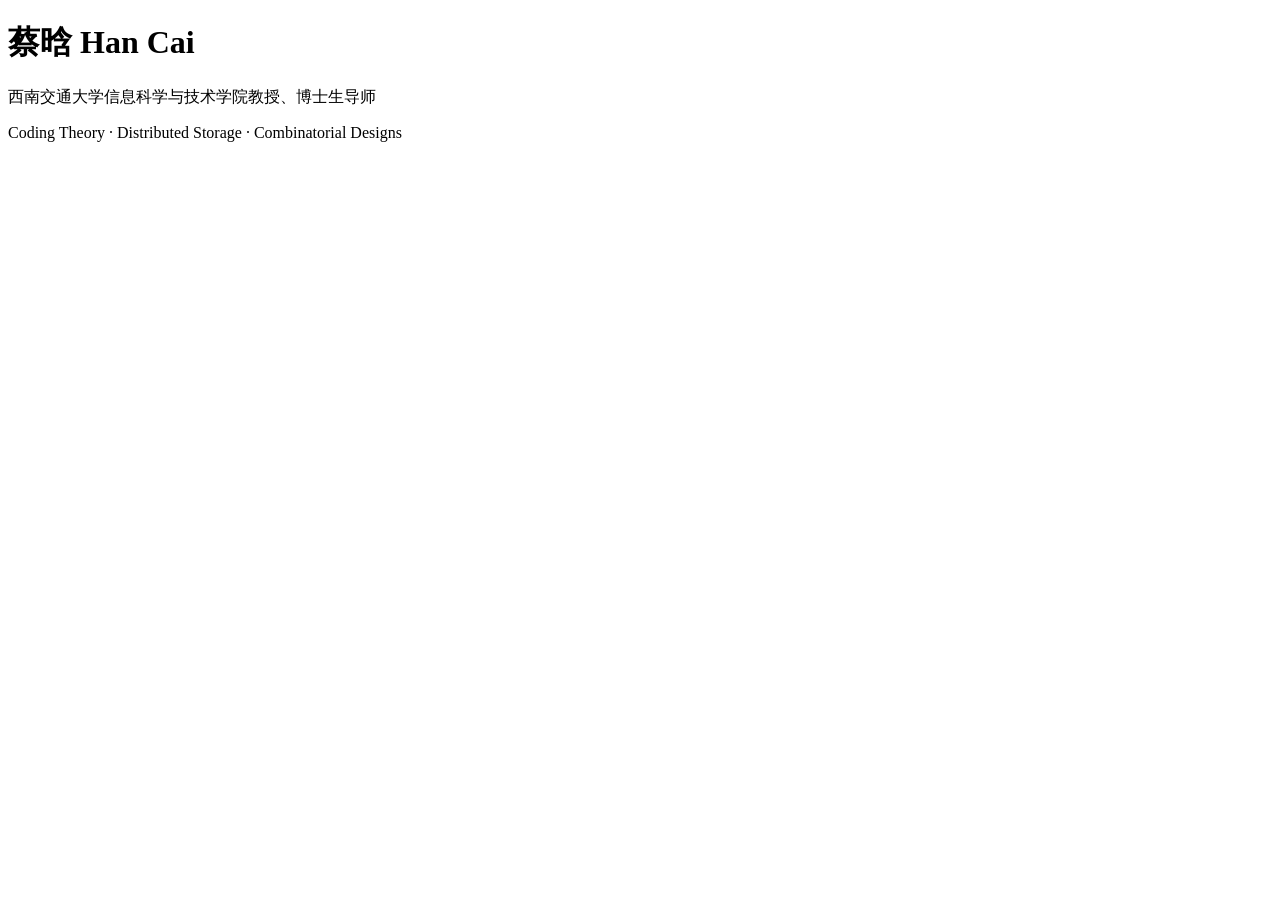
==== index.html @ 85760731 "Create index.html" ====
<!DOCTYPE html>
<html lang="zh-CN">
<head>
  <meta charset="UTF-8">
  <meta name="viewport" content="width=device-width, initial-scale=1.0">
  <title>蔡晗｜西南交通大学</title>
</head>
<body>
  <h1>蔡晗 Han Cai</h1>
  <p>西南交通大学信息科学与技术学院教授、博士生导师</p>
  <p>Coding Theory · Distributed Storage · Combinatorial Designs</p>
</body>
</html>
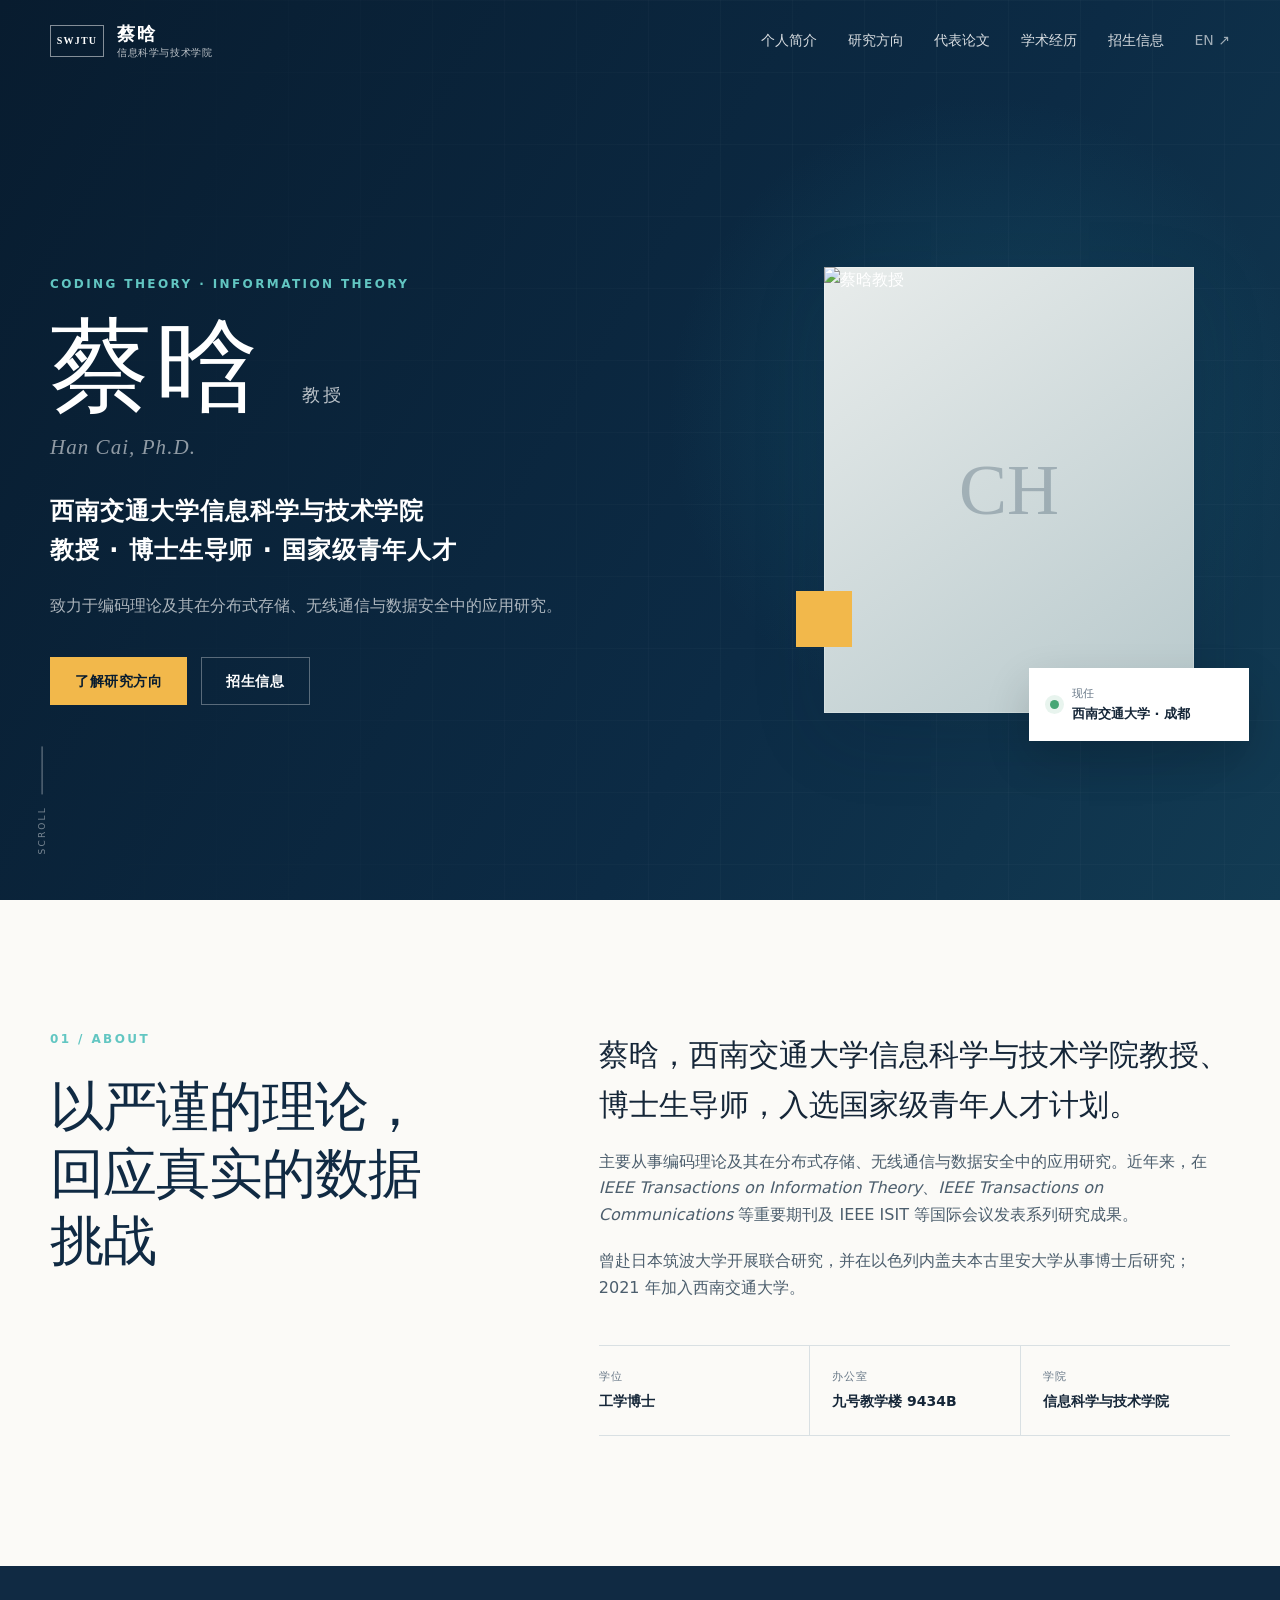
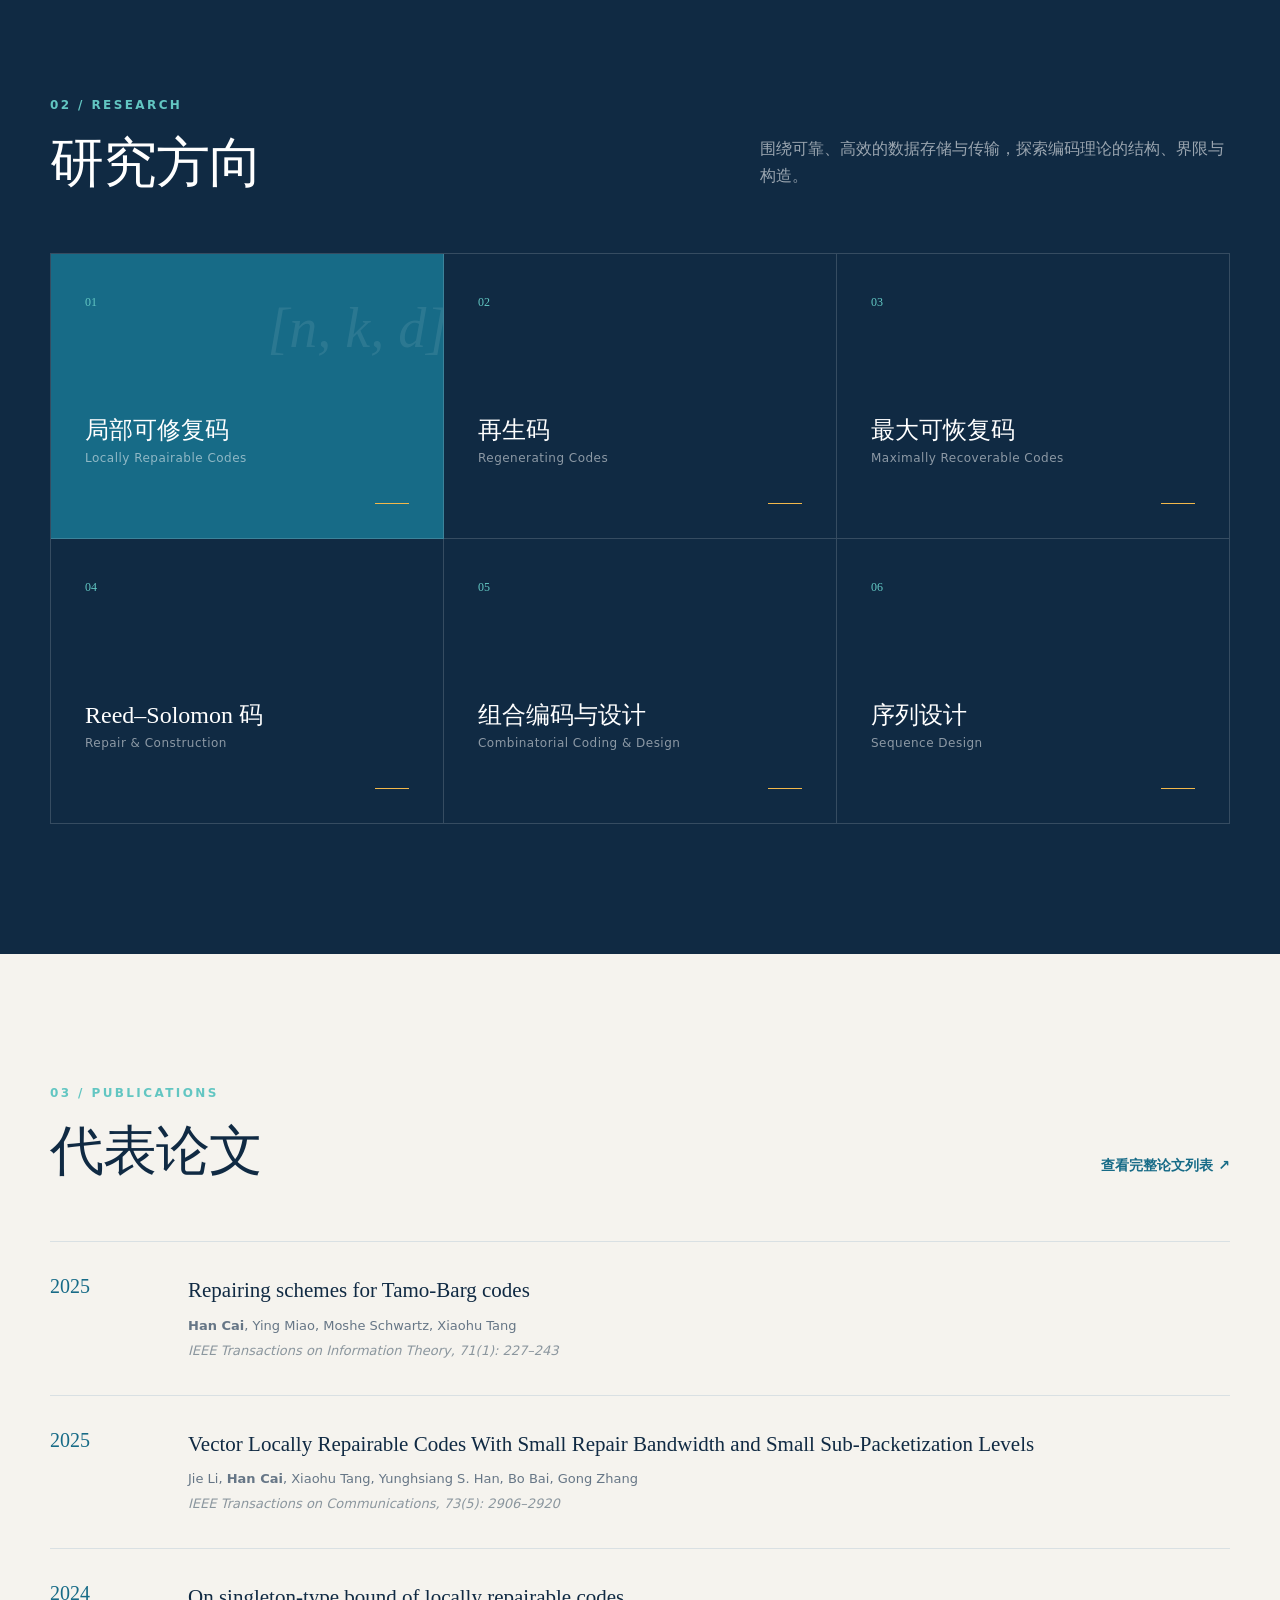
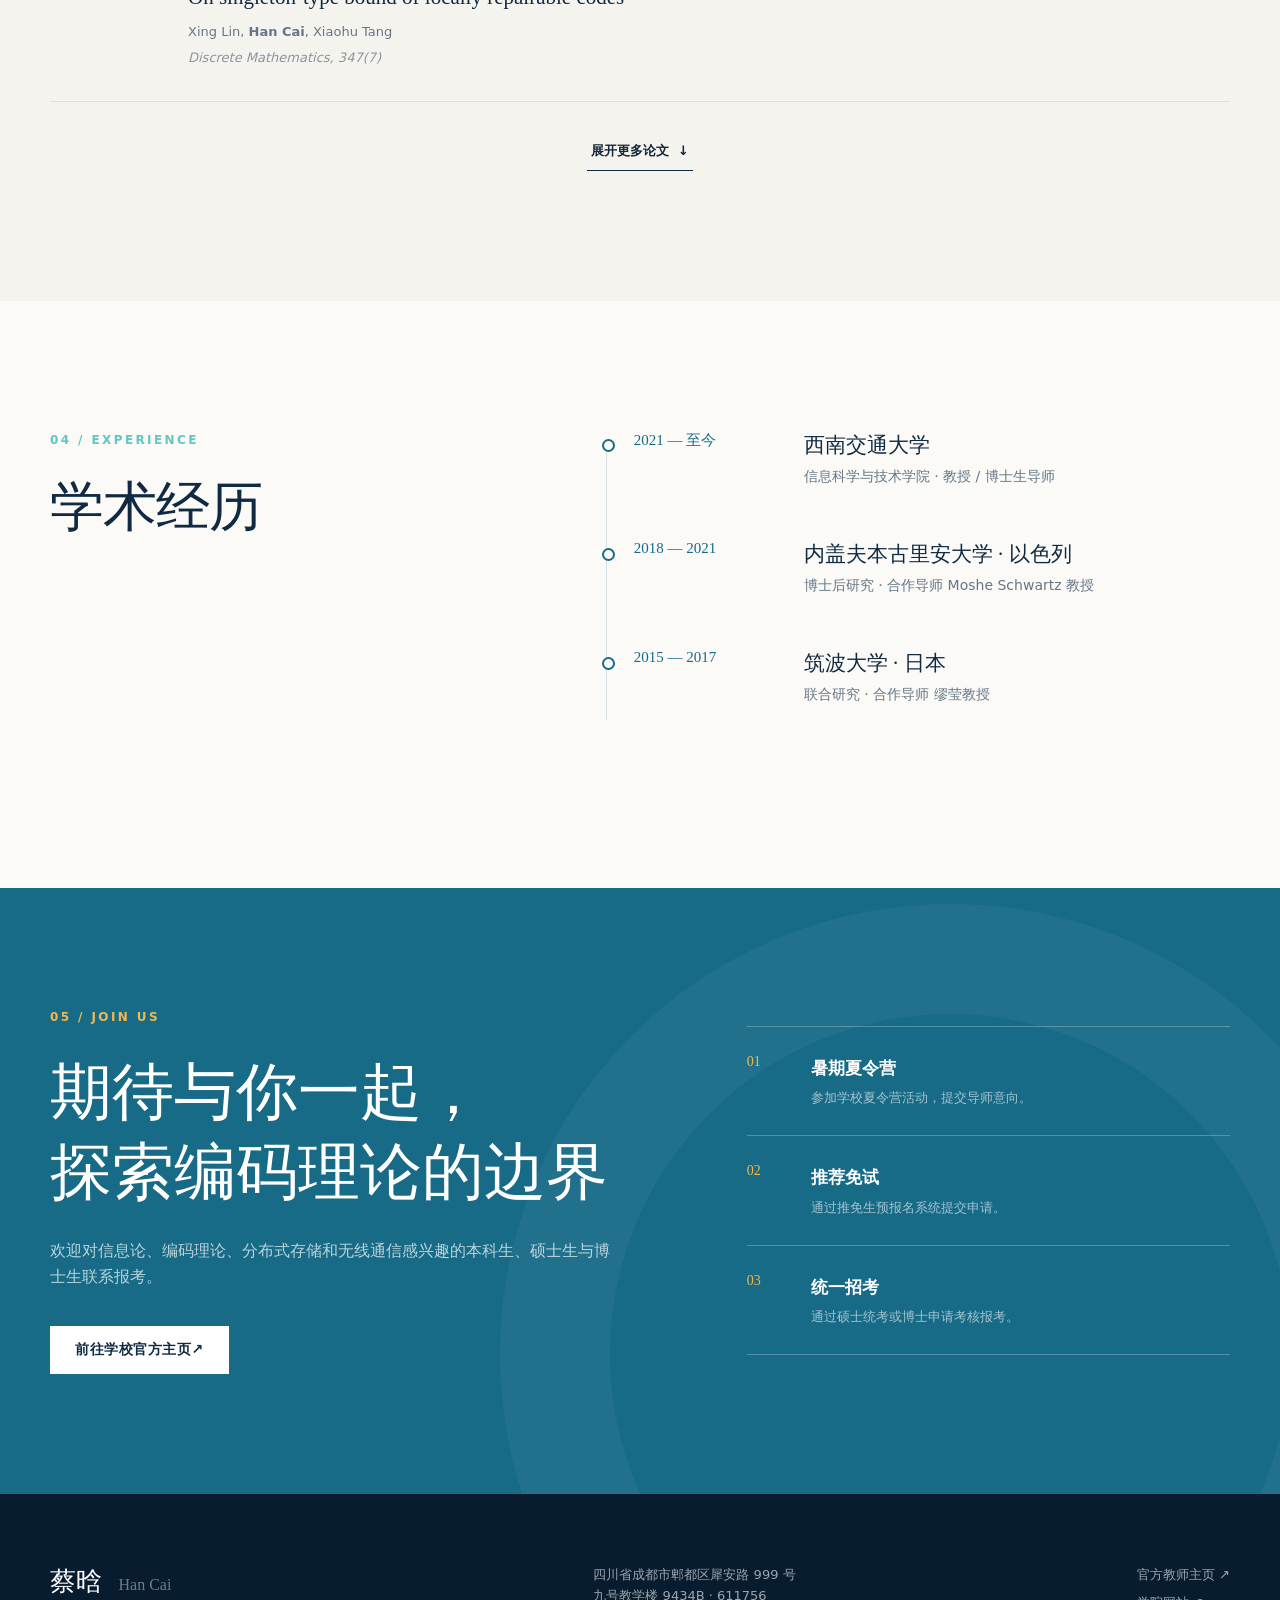
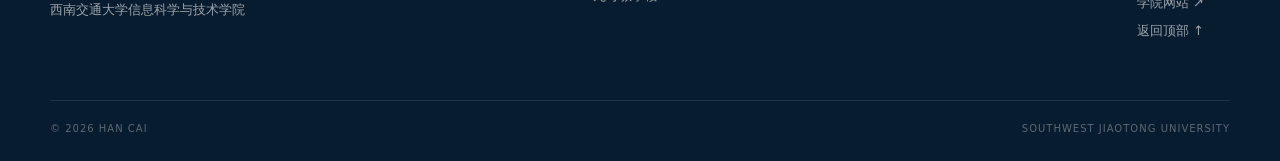
==== commit 7c2cc1ae: "Add files via upload" ====
--- a/index.html
+++ b/index.html
@@ -1,13 +1,119 @@
-<!DOCTYPE html>
+<!doctype html>
 <html lang="zh-CN">
-<head>
-  <meta charset="UTF-8">
-  <meta name="viewport" content="width=device-width, initial-scale=1.0">
-  <title>蔡晗｜西南交通大学</title>
-</head>
-<body>
-  <h1>蔡晗 Han Cai</h1>
-  <p>西南交通大学信息科学与技术学院教授、博士生导师</p>
-  <p>Coding Theory · Distributed Storage · Combinatorial Designs</p>
-</body>
+  <head>
+    <meta charset="UTF-8" />
+    <meta name="viewport" content="width=device-width, initial-scale=1.0" />
+    <meta name="description" content="蔡晗，西南交通大学信息科学与技术学院教授、博士生导师，主要从事编码理论及其应用研究。" />
+    <meta name="theme-color" content="#102a43" />
+    <title>蔡晗｜西南交通大学</title>
+    <link rel="preconnect" href="https://faculty.swjtu.edu.cn" />
+    <link rel="stylesheet" href="./styles.css" />
+  </head>
+  <body>
+    <a class="skip-link" href="#main">跳至主要内容</a>
+    <header class="site-header" data-header>
+      <div class="nav-shell">
+        <a class="brand" href="#top" aria-label="返回首页">
+          <span class="brand-mark" aria-hidden="true">SWJTU</span>
+          <span class="brand-copy"><strong>蔡晗</strong><small>信息科学与技术学院</small></span>
+        </a>
+        <button class="menu-toggle" type="button" aria-expanded="false" aria-controls="site-nav" data-menu-toggle>
+          <span></span><span></span><span></span><span class="sr-only">打开导航菜单</span>
+        </button>
+        <nav class="site-nav" id="site-nav" aria-label="主要导航" data-nav>
+          <a href="#about">个人简介</a><a href="#research">研究方向</a><a href="#publications">代表论文</a><a href="#experience">学术经历</a><a href="#admissions">招生信息</a>
+          <a class="nav-external" href="https://faculty.swjtu.edu.cn/caihan/en/index.htm" target="_blank" rel="noreferrer">EN <span aria-hidden="true">↗</span></a>
+        </nav>
+      </div>
+    </header>
+
+    <main id="main">
+      <section class="hero" id="top">
+        <div class="hero-pattern" aria-hidden="true"></div>
+        <div class="container hero-grid">
+          <div class="hero-copy reveal">
+            <p class="eyebrow">Coding Theory · Information Theory</p>
+            <h1>蔡晗 <span>教授</span></h1>
+            <p class="hero-en">Han Cai, Ph.D.</p>
+            <p class="hero-role">西南交通大学信息科学与技术学院<br />教授 · 博士生导师 · 国家级青年人才</p>
+            <p class="hero-intro">致力于编码理论及其在分布式存储、无线通信与数据安全中的应用研究。</p>
+            <div class="hero-actions"><a class="button button-primary" href="#research">了解研究方向</a><a class="button button-ghost" href="#admissions">招生信息</a></div>
+          </div>
+          <div class="profile-visual reveal" aria-label="蔡晗教授照片">
+            <div class="portrait-frame">
+              <div class="portrait-fallback" aria-hidden="true">CH</div>
+              <img src="https://faculty.swjtu.edu.cn/_resources/group1/M00/00/62/wKi3FmnPaOyAHNVeAAGwBC_12rI966.png" alt="蔡晗教授" width="452" height="546" decoding="async" data-portrait />
+            </div>
+            <div class="profile-note"><span class="note-dot" aria-hidden="true"></span><div><small>现任</small><strong>西南交通大学 · 成都</strong></div></div>
+          </div>
+        </div>
+        <a class="scroll-cue" href="#about" aria-label="向下浏览"><span>SCROLL</span><i aria-hidden="true"></i></a>
+      </section>
+
+      <section class="section intro-section" id="about">
+        <div class="container split-layout">
+          <div class="section-heading reveal"><p class="section-index">01 / ABOUT</p><h2>以严谨的理论，<br />回应真实的数据挑战</h2></div>
+          <div class="prose reveal">
+            <p class="lead">蔡晗，西南交通大学信息科学与技术学院教授、博士生导师，入选国家级青年人才计划。</p>
+            <p>主要从事编码理论及其在分布式存储、无线通信与数据安全中的应用研究。近年来，在 <em>IEEE Transactions on Information Theory</em>、<em>IEEE Transactions on Communications</em> 等重要期刊及 IEEE ISIT 等国际会议发表系列研究成果。</p>
+            <p>曾赴日本筑波大学开展联合研究，并在以色列内盖夫本古里安大学从事博士后研究；2021 年加入西南交通大学。</p>
+            <div class="info-row" aria-label="个人信息"><div><span>学位</span><strong>工学博士</strong></div><div><span>办公室</span><strong>九号教学楼 9434B</strong></div><div><span>学院</span><strong>信息科学与技术学院</strong></div></div>
+          </div>
+        </div>
+      </section>
+
+      <section class="section research-section" id="research">
+        <div class="container">
+          <div class="section-heading horizontal reveal"><div><p class="section-index">02 / RESEARCH</p><h2>研究方向</h2></div><p>围绕可靠、高效的数据存储与传输，探索编码理论的结构、界限与构造。</p></div>
+          <div class="research-grid">
+            <article class="research-card featured reveal"><span class="card-number">01</span><div class="code-symbol" aria-hidden="true">[n, k, d]</div><h3>局部可修复码</h3><p>Locally Repairable Codes</p><span class="card-line" aria-hidden="true"></span></article>
+            <article class="research-card reveal"><span class="card-number">02</span><h3>再生码</h3><p>Regenerating Codes</p><span class="card-line" aria-hidden="true"></span></article>
+            <article class="research-card reveal"><span class="card-number">03</span><h3>最大可恢复码</h3><p>Maximally Recoverable Codes</p><span class="card-line" aria-hidden="true"></span></article>
+            <article class="research-card reveal"><span class="card-number">04</span><h3>Reed–Solomon 码</h3><p>Repair &amp; Construction</p><span class="card-line" aria-hidden="true"></span></article>
+            <article class="research-card reveal"><span class="card-number">05</span><h3>组合编码与设计</h3><p>Combinatorial Coding &amp; Design</p><span class="card-line" aria-hidden="true"></span></article>
+            <article class="research-card reveal"><span class="card-number">06</span><h3>序列设计</h3><p>Sequence Design</p><span class="card-line" aria-hidden="true"></span></article>
+          </div>
+        </div>
+      </section>
+
+      <section class="section publications-section" id="publications">
+        <div class="container">
+          <div class="section-heading horizontal reveal"><div><p class="section-index">03 / PUBLICATIONS</p><h2>代表论文</h2></div><a class="text-link" href="https://faculty.swjtu.edu.cn/caihan/zh_CN/lwcg/386613/list/index.htm" target="_blank" rel="noreferrer">查看完整论文列表 <span aria-hidden="true">↗</span></a></div>
+          <ol class="publication-list">
+            <li class="publication-item reveal"><time>2025</time><div><h3>Repairing schemes for Tamo-Barg codes</h3><p><strong>Han Cai</strong>, Ying Miao, Moshe Schwartz, Xiaohu Tang</p><span>IEEE Transactions on Information Theory, 71(1): 227–243</span></div></li>
+            <li class="publication-item reveal"><time>2025</time><div><h3>Vector Locally Repairable Codes With Small Repair Bandwidth and Small Sub-Packetization Levels</h3><p>Jie Li, <strong>Han Cai</strong>, Xiaohu Tang, Yunghsiang S. Han, Bo Bai, Gong Zhang</p><span>IEEE Transactions on Communications, 73(5): 2906–2920</span></div></li>
+            <li class="publication-item reveal"><time>2024</time><div><h3>On singleton-type bound of locally repairable codes</h3><p>Xing Lin, <strong>Han Cai</strong>, Xiaohu Tang</p><span>Discrete Mathematics, 347(7)</span></div></li>
+            <li class="publication-item reveal extra-publication" hidden><time>2024</time><div><h3>A Transformation of Repairing Reed-Solomon Codes From Rack-Aware Storage Model to Homogeneous Storage Model</h3><p>Yumeng Yang, <strong>Han Cai</strong>, Xiaohu Tang</p><span>IEEE Transactions on Communications, 72(11): 6649–6659</span></div></li>
+            <li class="publication-item reveal extra-publication" hidden><time>2023</time><div><h3>A Bound on the Minimal Field Size of LRCs, and Cyclic MR Codes That Attain It</h3><p><strong>Han Cai</strong>, Moshe Schwartz</p><span>IEEE Transactions on Information Theory, 69(4): 2240–2260</span></div></li>
+            <li class="publication-item reveal extra-publication" hidden><time>2022</time><div><h3>A Construction of Maximally Recoverable Codes With Order-Optimal Field Size</h3><p><strong>Han Cai</strong>, Ying Miao, Moshe Schwartz, Xiaohu Tang</p><span>IEEE Transactions on Information Theory, 68(1): 204–212</span></div></li>
+          </ol>
+          <button class="show-more" type="button" data-show-more aria-expanded="false"><span>展开更多论文</span><i aria-hidden="true">↓</i></button>
+        </div>
+      </section>
+
+      <section class="section experience-section" id="experience">
+        <div class="container split-layout">
+          <div class="section-heading reveal"><p class="section-index">04 / EXPERIENCE</p><h2>学术经历</h2></div>
+          <div class="timeline reveal">
+            <article><time>2021 — 至今</time><div><h3>西南交通大学</h3><p>信息科学与技术学院 · 教授 / 博士生导师</p></div></article>
+            <article><time>2018 — 2021</time><div><h3>内盖夫本古里安大学 · 以色列</h3><p>博士后研究 · 合作导师 Moshe Schwartz 教授</p></div></article>
+            <article><time>2015 — 2017</time><div><h3>筑波大学 · 日本</h3><p>联合研究 · 合作导师 缪莹教授</p></div></article>
+          </div>
+        </div>
+      </section>
+
+      <section class="admissions-section" id="admissions">
+        <div class="container admissions-grid">
+          <div class="admissions-copy reveal"><p class="section-index light">05 / JOIN US</p><h2>期待与你一起，<br />探索编码理论的边界</h2><p>欢迎对信息论、编码理论、分布式存储和无线通信感兴趣的本科生、硕士生与博士生联系报考。</p><a class="button button-light" href="https://faculty.swjtu.edu.cn/caihan/zh_CN/index.htm" target="_blank" rel="noreferrer">前往学校官方主页 <span aria-hidden="true">↗</span></a></div>
+          <div class="admissions-paths reveal"><article><span>01</span><div><h3>暑期夏令营</h3><p>参加学校夏令营活动，提交导师意向。</p></div></article><article><span>02</span><div><h3>推荐免试</h3><p>通过推免生预报名系统提交申请。</p></div></article><article><span>03</span><div><h3>统一招考</h3><p>通过硕士统考或博士申请考核报考。</p></div></article></div>
+        </div>
+      </section>
+    </main>
+
+    <footer class="site-footer">
+      <div class="container footer-grid"><div><p class="footer-name">蔡晗 <span>Han Cai</span></p><p>西南交通大学信息科学与技术学院</p></div><address>四川省成都市郫都区犀安路 999 号<br />九号教学楼 9434B · 611756</address><div class="footer-links"><a href="https://faculty.swjtu.edu.cn/caihan/zh_CN/index.htm" target="_blank" rel="noreferrer">官方教师主页 ↗</a><a href="https://sist.swjtu.edu.cn/" target="_blank" rel="noreferrer">学院网站 ↗</a><a href="#top">返回顶部 ↑</a></div></div>
+      <div class="container footer-bottom"><span>© <span data-year></span> Han Cai</span><span>Southwest Jiaotong University</span></div>
+    </footer>
+    <script src="./script.js"></script>
+  </body>
 </html>
--- a/styles.css
+++ b/styles.css
@@ -0,0 +1,196 @@
+:root {
+  --navy: #102a43; --navy-deep: #081c2f; --blue: #176b87; --cyan: #62c6c2;
+  --cream: #f5f3ee; --paper: #fbfaf7; --white: #fff; --ink: #152638;
+  --muted: #667686; --line: #d9e0e3; --accent: #f2b84b;
+  --shadow: 0 24px 70px rgba(8, 28, 47, .14); --container: min(1180px, calc(100% - 48px));
+}
+* { box-sizing: border-box; }
+html { scroll-behavior: smooth; scroll-padding-top: 84px; }
+body { margin: 0; color: var(--ink); background: var(--paper); font-family: "Segoe UI", "PingFang SC", "Microsoft YaHei", system-ui, sans-serif; line-height: 1.65; -webkit-font-smoothing: antialiased; }
+body.menu-open { overflow: hidden; }
+a { color: inherit; text-decoration: none; }
+img { display: block; max-width: 100%; }
+button { color: inherit; font: inherit; }
+.container { width: var(--container); margin-inline: auto; }
+.sr-only { position: absolute; width: 1px; height: 1px; padding: 0; margin: -1px; overflow: hidden; clip: rect(0, 0, 0, 0); white-space: nowrap; border: 0; }
+.skip-link { position: fixed; z-index: 1000; top: 10px; left: 10px; padding: 9px 14px; background: var(--white); transform: translateY(-150%); }
+.skip-link:focus { transform: none; }
+
+.site-header { position: fixed; z-index: 100; top: 0; left: 0; width: 100%; transition: background .25s ease, box-shadow .25s ease; }
+.site-header.scrolled { background: rgba(251, 250, 247, .94); box-shadow: 0 1px 0 rgba(16, 42, 67, .1); backdrop-filter: blur(12px); }
+.nav-shell { width: var(--container); height: 82px; margin: auto; display: flex; align-items: center; justify-content: space-between; }
+.brand { display: flex; align-items: center; gap: 13px; color: var(--white); }
+.scrolled .brand { color: var(--navy); }
+.brand-mark { display: grid; place-items: center; width: 54px; height: 32px; border: 1px solid rgba(255,255,255,.5); font: 700 10px/1 Georgia, serif; letter-spacing: .12em; }
+.scrolled .brand-mark { border-color: rgba(16,42,67,.35); }
+.brand-copy { display: grid; line-height: 1.2; }
+.brand-copy strong { font-size: 18px; letter-spacing: .12em; }
+.brand-copy small { margin-top: 3px; font-size: 10px; opacity: .74; letter-spacing: .06em; }
+.site-nav { display: flex; align-items: center; gap: clamp(19px, 2.4vw, 34px); color: rgba(255,255,255,.84); font-size: 14px; }
+.site-nav a { position: relative; padding-block: 9px; }
+.site-nav a::after { content: ""; position: absolute; left: 0; bottom: 2px; width: 0; height: 1px; background: var(--accent); transition: width .2s ease; }
+.site-nav a:hover::after, .site-nav a.active::after { width: 100%; }
+.scrolled .site-nav { color: var(--ink); }
+.nav-external { opacity: .72; }
+.menu-toggle { display: none; width: 42px; height: 42px; padding: 10px 8px; border: 0; background: transparent; }
+.menu-toggle span:not(.sr-only) { display: block; height: 1px; margin: 5px 0; background: currentColor; transition: transform .25s, opacity .2s; }
+
+.hero { position: relative; min-height: 760px; height: 100svh; max-height: 980px; overflow: hidden; color: var(--white); background: var(--navy-deep); }
+.hero::before { content: ""; position: absolute; inset: 0; background: radial-gradient(circle at 77% 46%, rgba(34,135,155,.24), transparent 29%), linear-gradient(120deg, var(--navy-deep) 0%, #0c2b45 62%, #123b53 100%); }
+.hero-pattern { position: absolute; inset: 0; opacity: .16; background-image: linear-gradient(rgba(255,255,255,.14) 1px, transparent 1px), linear-gradient(90deg, rgba(255,255,255,.14) 1px, transparent 1px); background-size: 72px 72px; mask-image: linear-gradient(90deg, transparent, black 55%, black); }
+.hero-grid { position: relative; height: 100%; display: grid; grid-template-columns: 1.18fr .82fr; align-items: center; gap: 8vw; padding-top: 80px; }
+.eyebrow, .section-index { margin: 0 0 24px; color: var(--cyan); font-size: 12px; font-weight: 700; letter-spacing: .2em; text-transform: uppercase; }
+.hero h1 { margin: 0; font: 400 clamp(64px, 8vw, 108px)/.96 Georgia, "Times New Roman", "Songti SC", serif; letter-spacing: .04em; }
+.hero h1 span { margin-left: 10px; font: 400 18px/1.2 "Segoe UI", sans-serif; letter-spacing: .16em; opacity: .72; }
+.hero-en { margin: 18px 0 32px; color: rgba(255,255,255,.55); font: italic 21px Georgia, serif; letter-spacing: .05em; }
+.hero-role { margin: 0; font-size: clamp(18px, 2vw, 24px); font-weight: 600; line-height: 1.65; letter-spacing: .04em; }
+.hero-intro { max-width: 620px; margin: 22px 0 0; color: rgba(255,255,255,.66); font-size: 16px; }
+.hero-actions { display: flex; flex-wrap: wrap; gap: 14px; margin-top: 38px; }
+.button { display: inline-flex; align-items: center; justify-content: center; min-height: 48px; padding: 0 24px; border: 1px solid transparent; font-size: 14px; font-weight: 600; letter-spacing: .04em; transition: transform .2s, background .2s, color .2s, border-color .2s; }
+.button:hover { transform: translateY(-2px); }
+.button-primary { color: var(--navy-deep); background: var(--accent); }
+.button-primary:hover { background: #ffc95f; }
+.button-ghost { color: var(--white); border-color: rgba(255,255,255,.32); }
+.button-ghost:hover { border-color: var(--white); }
+.profile-visual { position: relative; justify-self: center; width: min(370px, 100%); }
+.portrait-frame { position: relative; aspect-ratio: 452/546; overflow: hidden; background: linear-gradient(145deg, #e8eceb, #b8c9cc); box-shadow: var(--shadow); }
+.portrait-frame::after { content: ""; position: absolute; inset: 0; box-shadow: inset 0 0 0 1px rgba(255,255,255,.22); pointer-events: none; }
+.portrait-frame img { position: relative; z-index: 1; width: 100%; height: 100%; object-fit: cover; filter: saturate(.82) contrast(1.03); }
+.portrait-fallback { position: absolute; inset: 0; display: grid; place-items: center; color: rgba(16,42,67,.25); font: 72px Georgia, serif; }
+.profile-visual::before { content: ""; position: absolute; z-index: -1; top: -26px; right: -28px; width: 58%; height: 52%; border: 1px solid rgba(98,198,194,.55); }
+.profile-visual::after { content: ""; position: absolute; z-index: 2; left: -28px; bottom: 66px; width: 56px; height: 56px; background: var(--accent); }
+.profile-note { position: absolute; z-index: 3; right: -55px; bottom: -28px; min-width: 220px; padding: 17px 21px; display: flex; align-items: center; gap: 13px; color: var(--ink); background: var(--white); box-shadow: 0 18px 45px rgba(0,0,0,.16); }
+.profile-note div { display: grid; }
+.profile-note small { color: var(--muted); font-size: 11px; }
+.profile-note strong { font-size: 13px; }
+.note-dot { width: 9px; height: 9px; border-radius: 50%; background: #46a675; box-shadow: 0 0 0 5px rgba(70,166,117,.12); }
+.scroll-cue { position: absolute; left: 42px; bottom: 38px; display: flex; align-items: center; gap: 12px; color: rgba(255,255,255,.45); font-size: 9px; letter-spacing: .24em; transform: rotate(-90deg); transform-origin: left center; }
+.scroll-cue i { display: block; width: 48px; height: 1px; background: currentColor; }
+
+.section { padding: 130px 0; }
+.split-layout { display: grid; grid-template-columns: .8fr 1.2fr; gap: clamp(60px, 10vw, 150px); }
+.section-heading h2 { margin: 0; color: var(--navy); font: 400 clamp(38px, 4.2vw, 58px)/1.25 Georgia, "Songti SC", serif; letter-spacing: -.02em; }
+.section-heading.horizontal { display: flex; align-items: end; justify-content: space-between; gap: 60px; margin-bottom: 56px; }
+.section-heading.horizontal .section-index { margin-bottom: 14px; }
+.section-heading.horizontal > p { max-width: 470px; margin: 0 0 8px; color: var(--muted); }
+.prose { max-width: 740px; }
+.prose p { margin: 0 0 20px; color: #4c5e6d; font-size: 16px; }
+.prose .lead { color: var(--ink); font: 400 clamp(22px, 2.4vw, 30px)/1.65 Georgia, "Songti SC", serif; }
+.info-row { display: grid; grid-template-columns: repeat(3, 1fr); margin-top: 44px; border-block: 1px solid var(--line); }
+.info-row div { padding: 22px 18px 22px 0; display: grid; gap: 4px; }
+.info-row div + div { padding-left: 22px; border-left: 1px solid var(--line); }
+.info-row span { color: var(--muted); font-size: 11px; letter-spacing: .1em; }
+.info-row strong { font-size: 14px; }
+
+.research-section { color: var(--white); background: var(--navy); }
+.research-section .section-heading h2 { color: var(--white); }
+.research-section .section-heading.horizontal > p { color: rgba(255,255,255,.58); }
+.research-grid { display: grid; grid-template-columns: repeat(3, 1fr); border-top: 1px solid rgba(255,255,255,.16); border-left: 1px solid rgba(255,255,255,.16); }
+.research-card { position: relative; min-height: 285px; padding: 34px; overflow: hidden; border-right: 1px solid rgba(255,255,255,.16); border-bottom: 1px solid rgba(255,255,255,.16); transition: background .3s, transform .3s; }
+.research-card:hover { z-index: 2; background: #174866; transform: translateY(-5px); }
+.research-card.featured { background: var(--blue); }
+.card-number { color: var(--cyan); font: 12px Georgia, serif; }
+.research-card h3 { margin: 100px 0 3px; font: 400 24px/1.3 Georgia, "Songti SC", serif; }
+.research-card p { margin: 0; color: rgba(255,255,255,.52); font-size: 12px; letter-spacing: .04em; }
+.card-line { position: absolute; right: 34px; bottom: 34px; width: 34px; height: 1px; background: var(--accent); transition: width .25s; }
+.research-card:hover .card-line { width: 62px; }
+.code-symbol { position: absolute; top: 42px; right: -5px; color: rgba(255,255,255,.09); font: italic 56px Georgia, serif; }
+
+.publications-section { background: var(--cream); }
+.text-link { flex: 0 0 auto; margin-bottom: 8px; color: var(--blue); font-size: 14px; font-weight: 600; }
+.publication-list { margin: 0; padding: 0; list-style: none; border-top: 1px solid var(--line); }
+.publication-item { display: grid; grid-template-columns: 100px 1fr; gap: 38px; padding: 33px 20px 33px 0; border-bottom: 1px solid var(--line); transition: padding-left .25s, background .25s; }
+.publication-item:hover { padding-left: 20px; background: rgba(255,255,255,.52); }
+.publication-item time { color: var(--blue); font: 20px Georgia, serif; }
+.publication-item h3 { margin: 0 0 9px; color: var(--navy); font: 400 clamp(17px, 2vw, 21px)/1.45 Georgia, serif; }
+.publication-item p, .publication-item span { margin: 0; color: var(--muted); font-size: 13px; }
+.publication-item span { display: block; margin-top: 4px; color: #8b969e; font-style: italic; }
+.extra-publication[hidden] { display: none; }
+.show-more { display: flex; align-items: center; gap: 9px; margin: 30px auto 0; padding: 8px 4px; border: 0; border-bottom: 1px solid var(--navy); background: transparent; cursor: pointer; font-size: 13px; font-weight: 600; }
+.show-more i { font-style: normal; transition: transform .25s; }
+.show-more[aria-expanded="true"] i { transform: rotate(180deg); }
+
+.experience-section { background: var(--paper); }
+.timeline { position: relative; }
+.timeline::before { content: ""; position: absolute; top: 13px; bottom: 38px; left: 7px; width: 1px; background: var(--line); }
+.timeline article { position: relative; display: grid; grid-template-columns: 135px 1fr; gap: 35px; padding: 0 0 52px 35px; }
+.timeline article::before { content: ""; position: absolute; top: 8px; left: 3px; width: 9px; height: 9px; border-radius: 50%; background: var(--paper); border: 2px solid var(--blue); }
+.timeline time { color: var(--blue); font: 15px Georgia, serif; }
+.timeline h3 { margin: 0 0 6px; color: var(--navy); font: 400 21px Georgia, "Songti SC", serif; }
+.timeline p { margin: 0; color: var(--muted); font-size: 14px; }
+
+.admissions-section { position: relative; padding: 120px 0; overflow: hidden; color: var(--white); background: var(--blue); }
+.admissions-section::after { content: ""; position: absolute; right: -120px; bottom: -310px; width: 680px; height: 680px; border: 110px solid rgba(255,255,255,.045); border-radius: 50%; }
+.admissions-grid { position: relative; z-index: 1; display: grid; grid-template-columns: 1fr .85fr; gap: clamp(65px, 10vw, 145px); align-items: center; }
+.section-index.light { color: var(--accent); }
+.admissions-copy h2 { margin: 0; font: 400 clamp(40px, 5vw, 62px)/1.3 Georgia, "Songti SC", serif; }
+.admissions-copy > p:not(.section-index) { max-width: 570px; margin: 25px 0 35px; color: rgba(255,255,255,.7); }
+.button-light { color: var(--navy); background: var(--white); }
+.admissions-paths { border-top: 1px solid rgba(255,255,255,.25); }
+.admissions-paths article { display: grid; grid-template-columns: 45px 1fr; gap: 19px; padding: 27px 0; border-bottom: 1px solid rgba(255,255,255,.25); }
+.admissions-paths article > span { color: var(--accent); font: 14px Georgia, serif; }
+.admissions-paths h3 { margin: 0 0 5px; font-size: 17px; }
+.admissions-paths p { margin: 0; color: rgba(255,255,255,.6); font-size: 13px; }
+
+.site-footer { padding: 70px 0 24px; color: rgba(255,255,255,.6); background: var(--navy-deep); font-size: 13px; }
+.footer-grid { display: grid; grid-template-columns: 1fr 1fr auto; gap: 60px; }
+.footer-name { margin: 0 0 8px; color: var(--white); font: 26px Georgia, "Songti SC", serif; }
+.footer-name span { margin-left: 10px; color: rgba(255,255,255,.42); font-size: 16px; }
+.footer-grid p { margin: 0; }
+.footer-grid address { font-style: normal; }
+.footer-links { display: grid; gap: 7px; align-content: start; }
+.footer-links a:hover { color: var(--white); }
+.footer-bottom { display: flex; justify-content: space-between; margin-top: 58px; padding-top: 20px; border-top: 1px solid rgba(255,255,255,.1); color: rgba(255,255,255,.34); font-size: 10px; letter-spacing: .1em; text-transform: uppercase; }
+.reveal { opacity: 0; transform: translateY(24px); transition: opacity .7s ease, transform .7s ease; }
+.reveal.visible { opacity: 1; transform: none; }
+
+@media (max-width: 900px) {
+  :root { --container: min(100% - 36px, 720px); }
+  .nav-shell { height: 70px; }
+  .menu-toggle { display: block; position: relative; z-index: 3; color: var(--white); cursor: pointer; }
+  .scrolled .menu-toggle { color: var(--navy); } .menu-open .menu-toggle { color: var(--white); }
+  .menu-open .menu-toggle span:nth-child(1) { transform: translateY(6px) rotate(45deg); }
+  .menu-open .menu-toggle span:nth-child(2) { opacity: 0; }
+  .menu-open .menu-toggle span:nth-child(3) { transform: translateY(-6px) rotate(-45deg); }
+  .site-nav { position: fixed; inset: 0; z-index: 2; padding: 100px 32px 45px; flex-direction: column; align-items: flex-start; justify-content: center; gap: 12px; color: var(--white); background: var(--navy-deep); transform: translateX(100%); transition: transform .32s ease; }
+  .site-nav.open { transform: none; }
+  .site-nav a { font: 32px Georgia, "Songti SC", serif; }
+  .nav-external { margin-top: 20px; font-size: 18px !important; }
+  .hero { min-height: 800px; height: auto; max-height: none; }
+  .hero-grid { min-height: 800px; grid-template-columns: 1fr .65fr; gap: 35px; padding: 125px 0 80px; }
+  .hero h1 { font-size: 66px; } .profile-note { right: -10px; } .scroll-cue { display: none; }
+  .section { padding: 95px 0; } .split-layout { grid-template-columns: 1fr; gap: 45px; }
+  .research-grid { grid-template-columns: repeat(2, 1fr); }
+  .admissions-grid { grid-template-columns: 1fr; }
+}
+@media (max-width: 640px) {
+  :root { --container: calc(100% - 32px); }
+  .brand-copy small { display: none; }
+  .hero-grid { min-height: 920px; display: flex; flex-direction: column-reverse; justify-content: center; align-items: stretch; gap: 38px; padding: 105px 0 60px; }
+  .profile-visual { width: 210px; margin-left: auto; margin-right: 20px; }
+  .profile-visual::before { top: -13px; right: -14px; }
+  .profile-visual::after { left: -15px; bottom: 36px; width: 34px; height: 34px; }
+  .profile-note { right: -18px; bottom: -20px; min-width: 175px; padding: 11px 13px; }
+  .profile-note strong { font-size: 11px; }
+  .hero h1 { font-size: 59px; } .hero h1 span { font-size: 14px; }
+  .hero-en { margin: 12px 0 20px; } .hero-role { font-size: 18px; } .hero-intro { font-size: 14px; }
+  .hero-actions { margin-top: 27px; } .button { min-height: 45px; padding-inline: 18px; }
+  .section { padding: 78px 0; }
+  .section-heading.horizontal { align-items: flex-start; flex-direction: column; gap: 25px; margin-bottom: 38px; }
+  .section-heading h2 { font-size: 38px; }
+  .info-row { grid-template-columns: 1fr; }
+  .info-row div + div { padding-left: 0; border-top: 1px solid var(--line); border-left: 0; }
+  .research-grid { grid-template-columns: 1fr; } .research-card { min-height: 205px; padding: 27px; }
+  .research-card h3 { margin-top: 55px; }
+  .publication-item { grid-template-columns: 58px 1fr; gap: 15px; padding: 25px 0; }
+  .publication-item:hover { padding-left: 0; }
+  .timeline article { grid-template-columns: 1fr; gap: 8px; }
+  .admissions-section { padding: 80px 0; } .admissions-copy h2 { font-size: 40px; }
+  .footer-grid { grid-template-columns: 1fr; gap: 30px; }
+  .footer-bottom { align-items: flex-start; flex-direction: column; gap: 7px; }
+}
+@media (prefers-reduced-motion: reduce) {
+  html { scroll-behavior: auto; }
+  *, *::before, *::after { transition-duration: .01ms !important; animation-duration: .01ms !important; animation-iteration-count: 1 !important; }
+  .reveal { opacity: 1; transform: none; }
+}
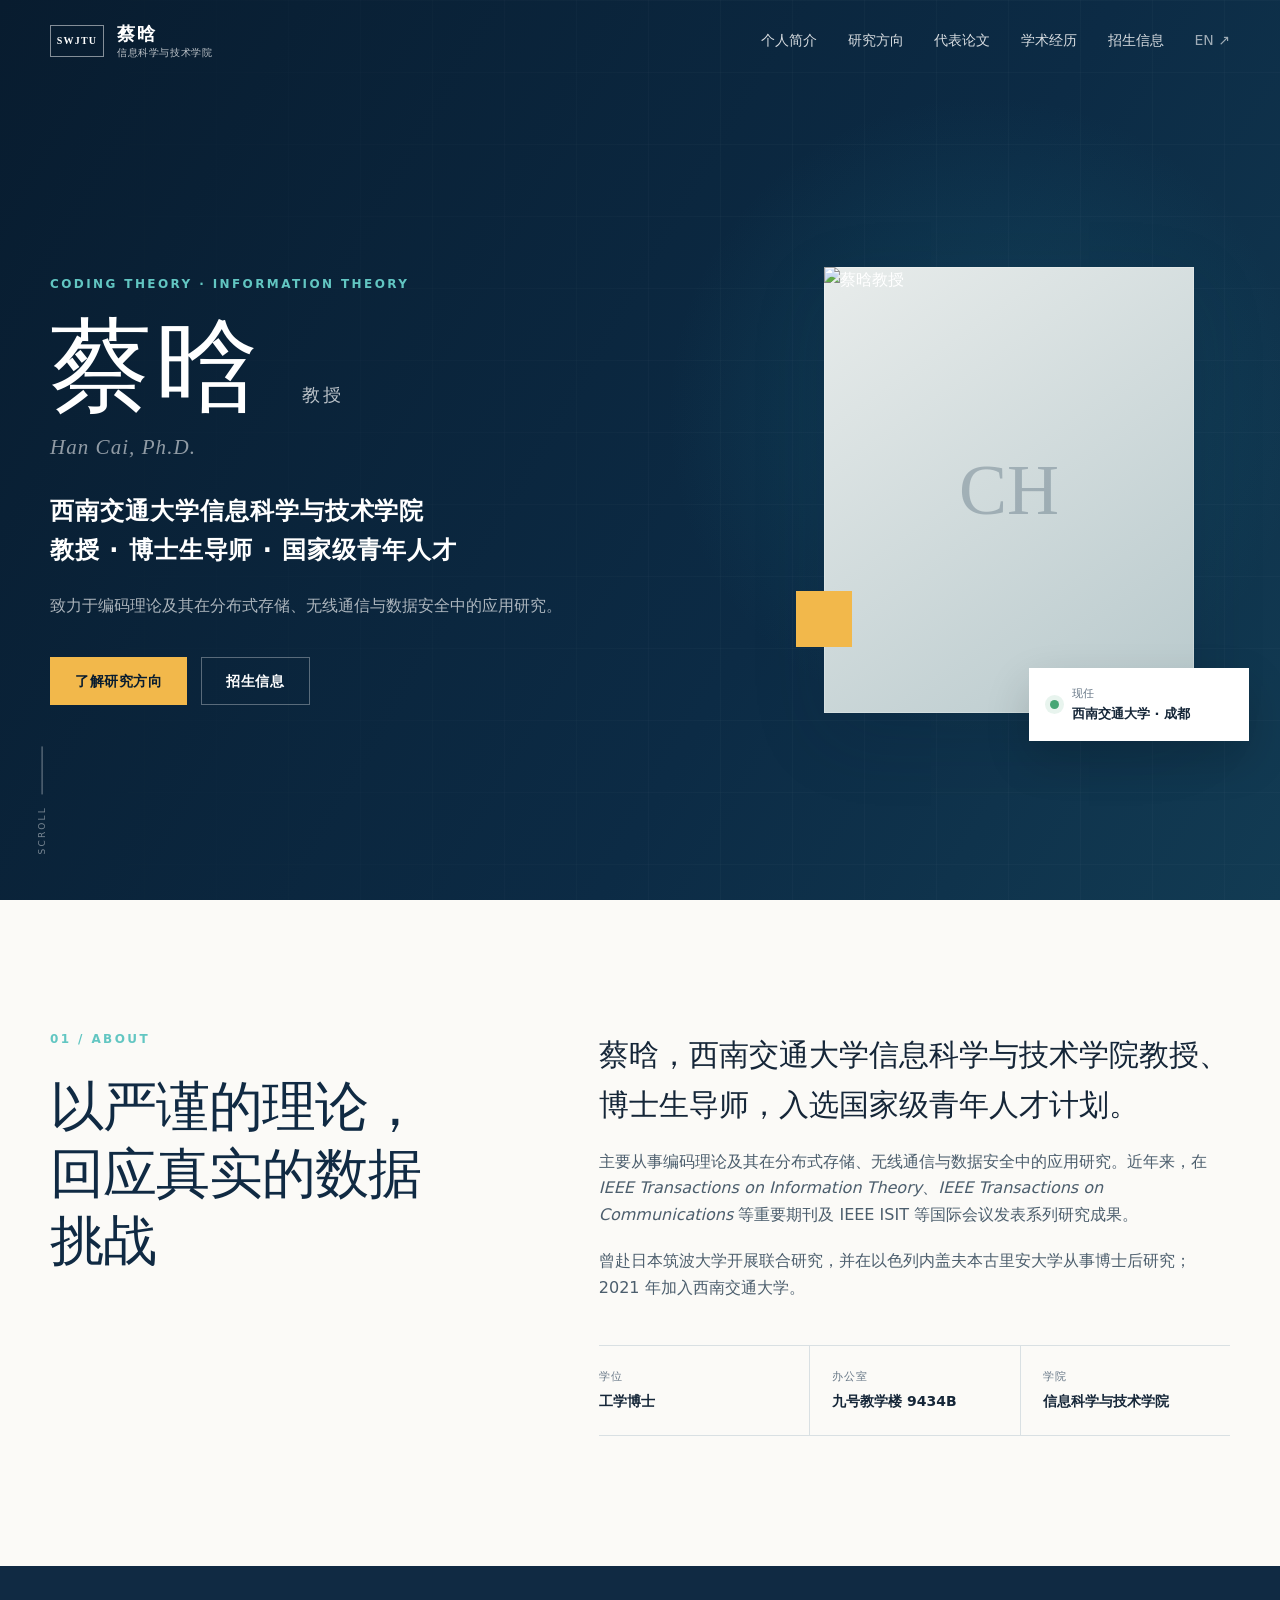
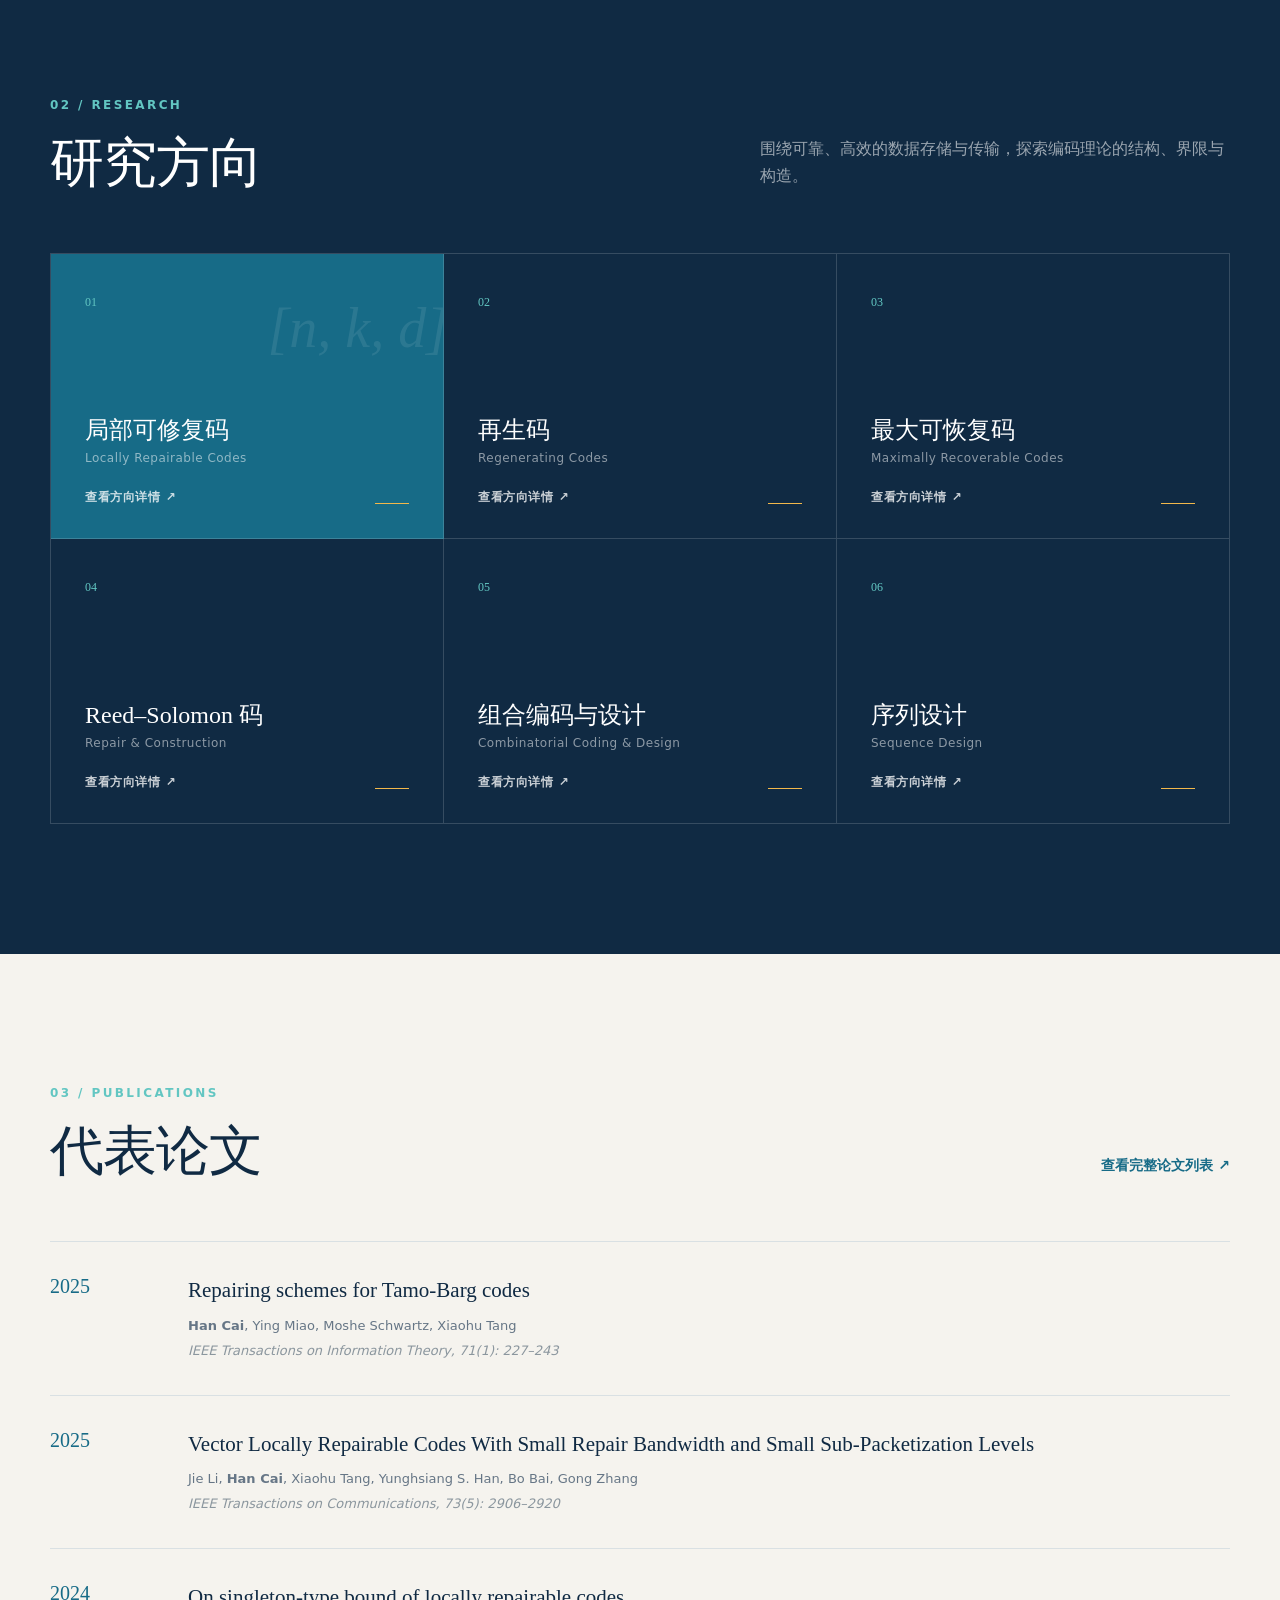
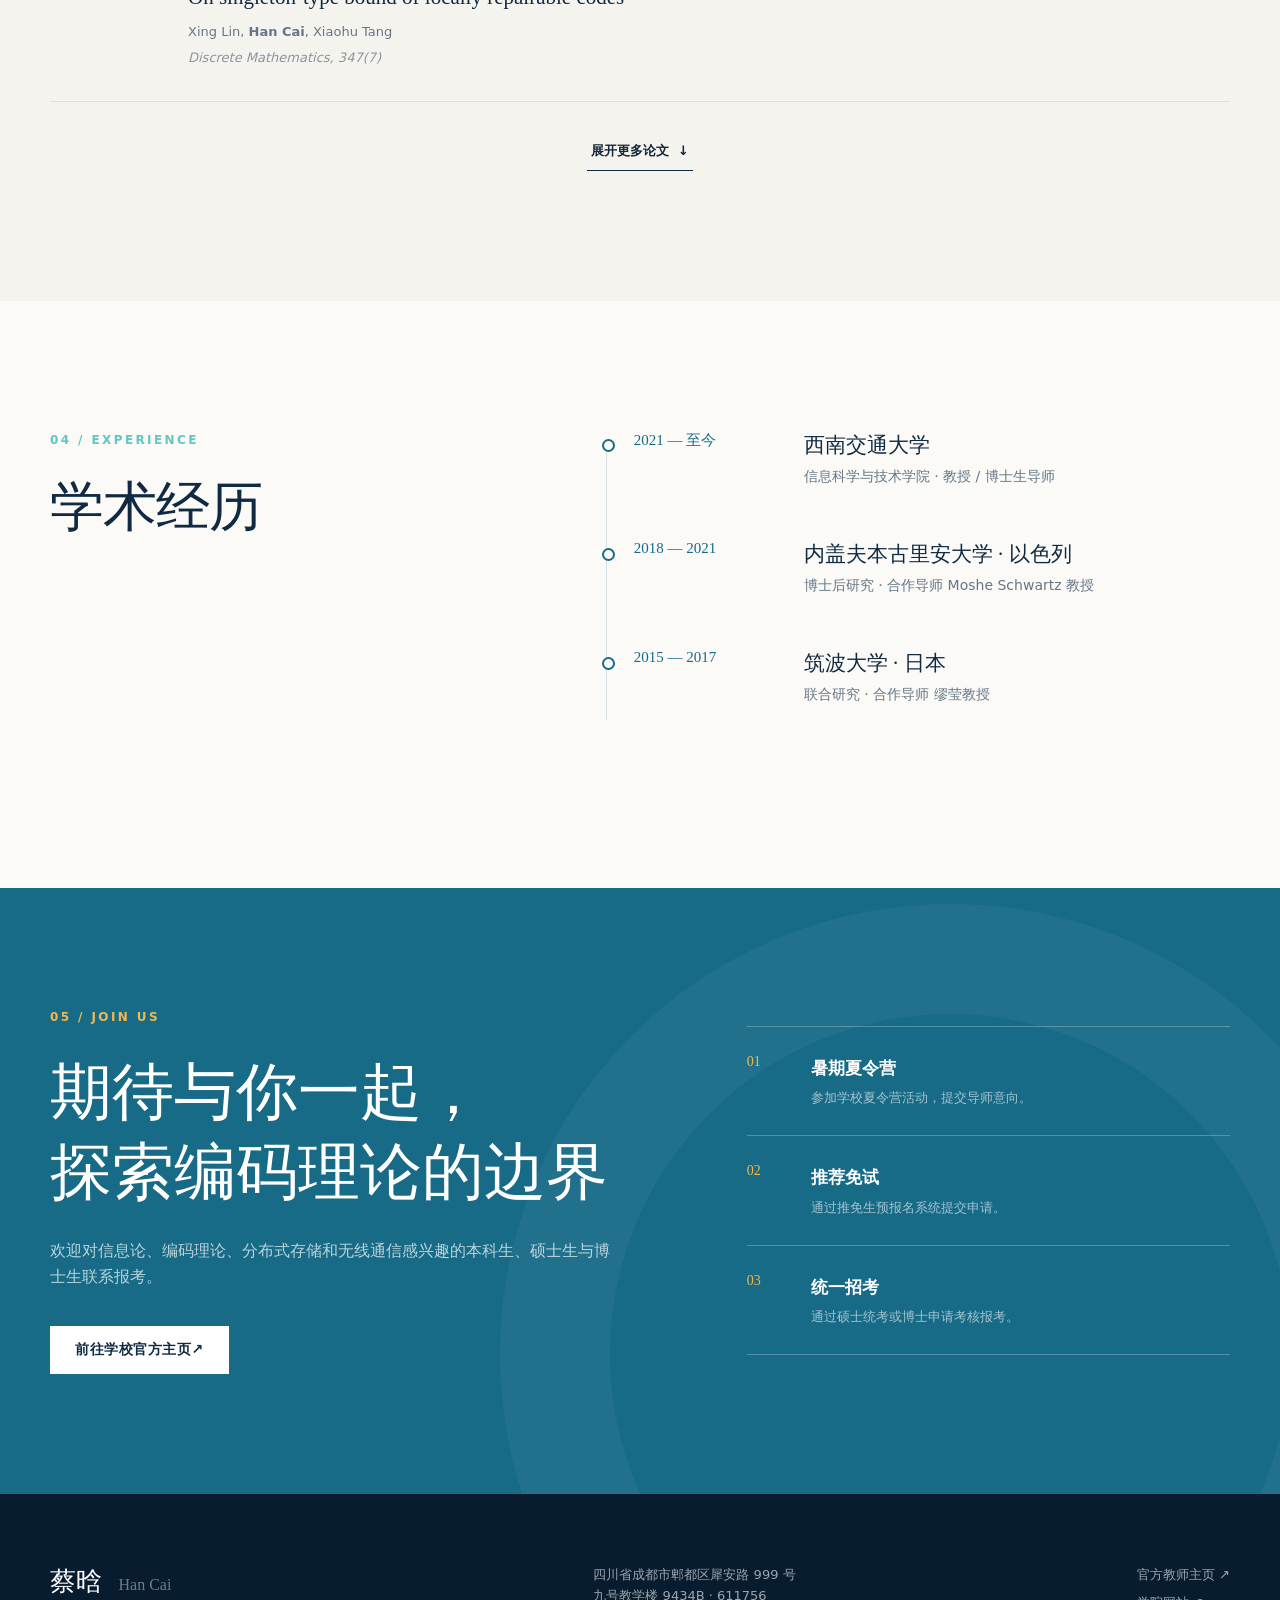
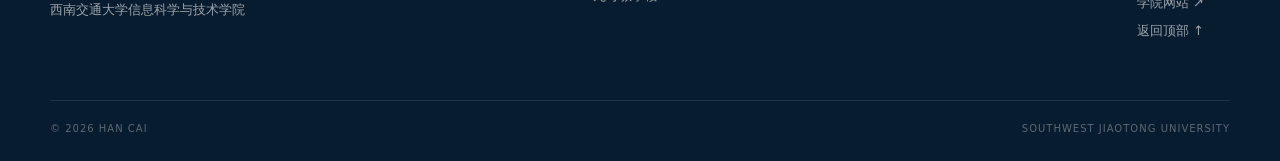
==== commit 24725886: "Add files via upload" ====
--- a/index.html
+++ b/index.html
@@ -66,12 +66,12 @@
         <div class="container">
           <div class="section-heading horizontal reveal"><div><p class="section-index">02 / RESEARCH</p><h2>研究方向</h2></div><p>围绕可靠、高效的数据存储与传输，探索编码理论的结构、界限与构造。</p></div>
           <div class="research-grid">
-            <article class="research-card featured reveal"><span class="card-number">01</span><div class="code-symbol" aria-hidden="true">[n, k, d]</div><h3>局部可修复码</h3><p>Locally Repairable Codes</p><span class="card-line" aria-hidden="true"></span></article>
-            <article class="research-card reveal"><span class="card-number">02</span><h3>再生码</h3><p>Regenerating Codes</p><span class="card-line" aria-hidden="true"></span></article>
-            <article class="research-card reveal"><span class="card-number">03</span><h3>最大可恢复码</h3><p>Maximally Recoverable Codes</p><span class="card-line" aria-hidden="true"></span></article>
-            <article class="research-card reveal"><span class="card-number">04</span><h3>Reed–Solomon 码</h3><p>Repair &amp; Construction</p><span class="card-line" aria-hidden="true"></span></article>
-            <article class="research-card reveal"><span class="card-number">05</span><h3>组合编码与设计</h3><p>Combinatorial Coding &amp; Design</p><span class="card-line" aria-hidden="true"></span></article>
-            <article class="research-card reveal"><span class="card-number">06</span><h3>序列设计</h3><p>Sequence Design</p><span class="card-line" aria-hidden="true"></span></article>
+            <article class="research-card featured reveal"><span class="card-number">01</span><div class="code-symbol" aria-hidden="true">[n, k, d]</div><h3>局部可修复码</h3><p>Locally Repairable Codes</p><a class="card-link" href="./research/locally-repairable-codes.html">查看方向详情 <span aria-hidden="true">↗</span></a><span class="card-line" aria-hidden="true"></span></article>
+            <article class="research-card reveal"><span class="card-number">02</span><h3>再生码</h3><p>Regenerating Codes</p><a class="card-link" href="./research/regenerating-codes.html">查看方向详情 <span aria-hidden="true">↗</span></a><span class="card-line" aria-hidden="true"></span></article>
+            <article class="research-card reveal"><span class="card-number">03</span><h3>最大可恢复码</h3><p>Maximally Recoverable Codes</p><a class="card-link" href="./research/maximally-recoverable-codes.html">查看方向详情 <span aria-hidden="true">↗</span></a><span class="card-line" aria-hidden="true"></span></article>
+            <article class="research-card reveal"><span class="card-number">04</span><h3>Reed–Solomon 码</h3><p>Repair &amp; Construction</p><a class="card-link" href="./research/reed-solomon-codes.html">查看方向详情 <span aria-hidden="true">↗</span></a><span class="card-line" aria-hidden="true"></span></article>
+            <article class="research-card reveal"><span class="card-number">05</span><h3>组合编码与设计</h3><p>Combinatorial Coding &amp; Design</p><a class="card-link" href="./research/combinatorial-coding.html">查看方向详情 <span aria-hidden="true">↗</span></a><span class="card-line" aria-hidden="true"></span></article>
+            <article class="research-card reveal"><span class="card-number">06</span><h3>序列设计</h3><p>Sequence Design</p><a class="card-link" href="./research/sequence-design.html">查看方向详情 <span aria-hidden="true">↗</span></a><span class="card-line" aria-hidden="true"></span></article>
           </div>
         </div>
       </section>
--- a/styles.css
+++ b/styles.css
@@ -92,6 +92,8 @@
 .card-number { color: var(--cyan); font: 12px Georgia, serif; }
 .research-card h3 { margin: 100px 0 3px; font: 400 24px/1.3 Georgia, "Songti SC", serif; }
 .research-card p { margin: 0; color: rgba(255,255,255,.52); font-size: 12px; letter-spacing: .04em; }
+.card-link { position: absolute; left: 34px; bottom: 30px; color: rgba(255,255,255,.78); font-size: 12px; font-weight: 600; letter-spacing: .05em; transition: color .2s, transform .2s; }
+.card-link:hover, .card-link:focus-visible { color: var(--accent); transform: translateX(4px); }
 .card-line { position: absolute; right: 34px; bottom: 34px; width: 34px; height: 1px; background: var(--accent); transition: width .25s; }
 .research-card:hover .card-line { width: 62px; }
 .code-symbol { position: absolute; top: 42px; right: -5px; color: rgba(255,255,255,.09); font: italic 56px Georgia, serif; }
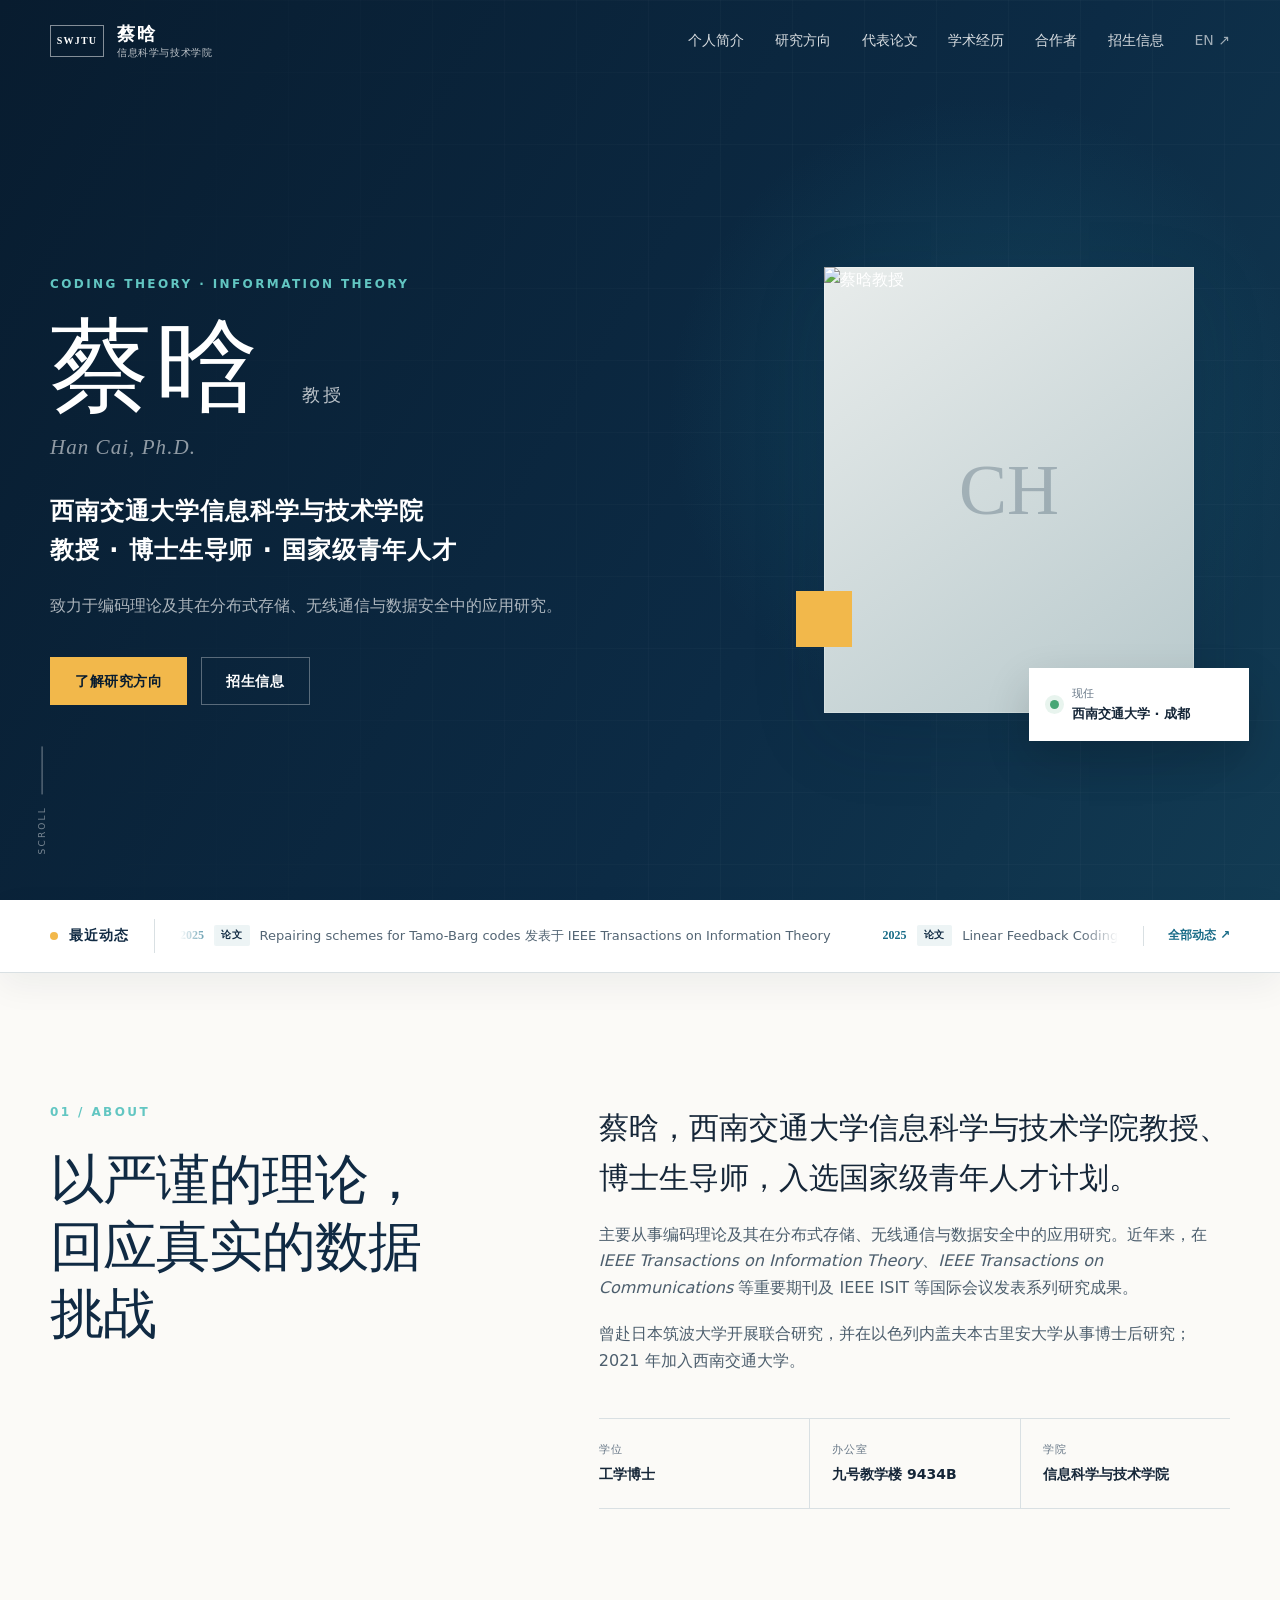
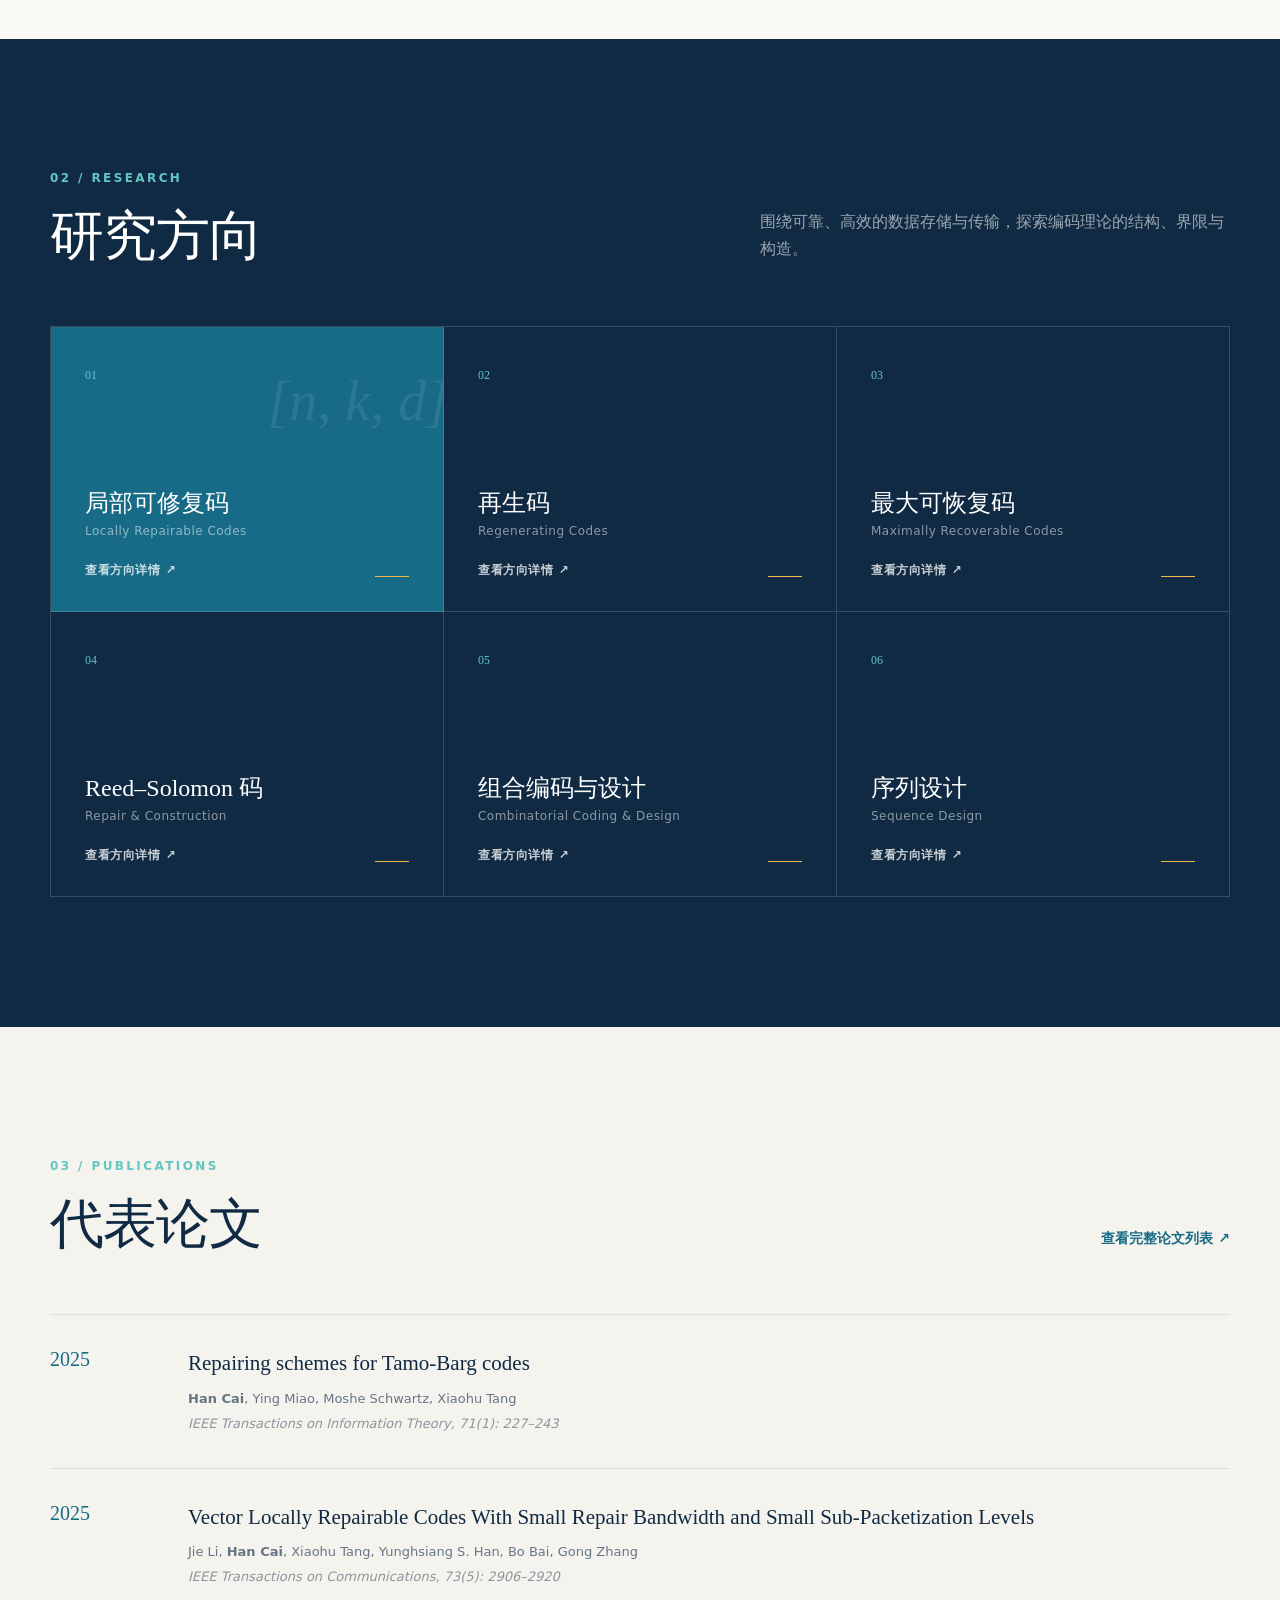
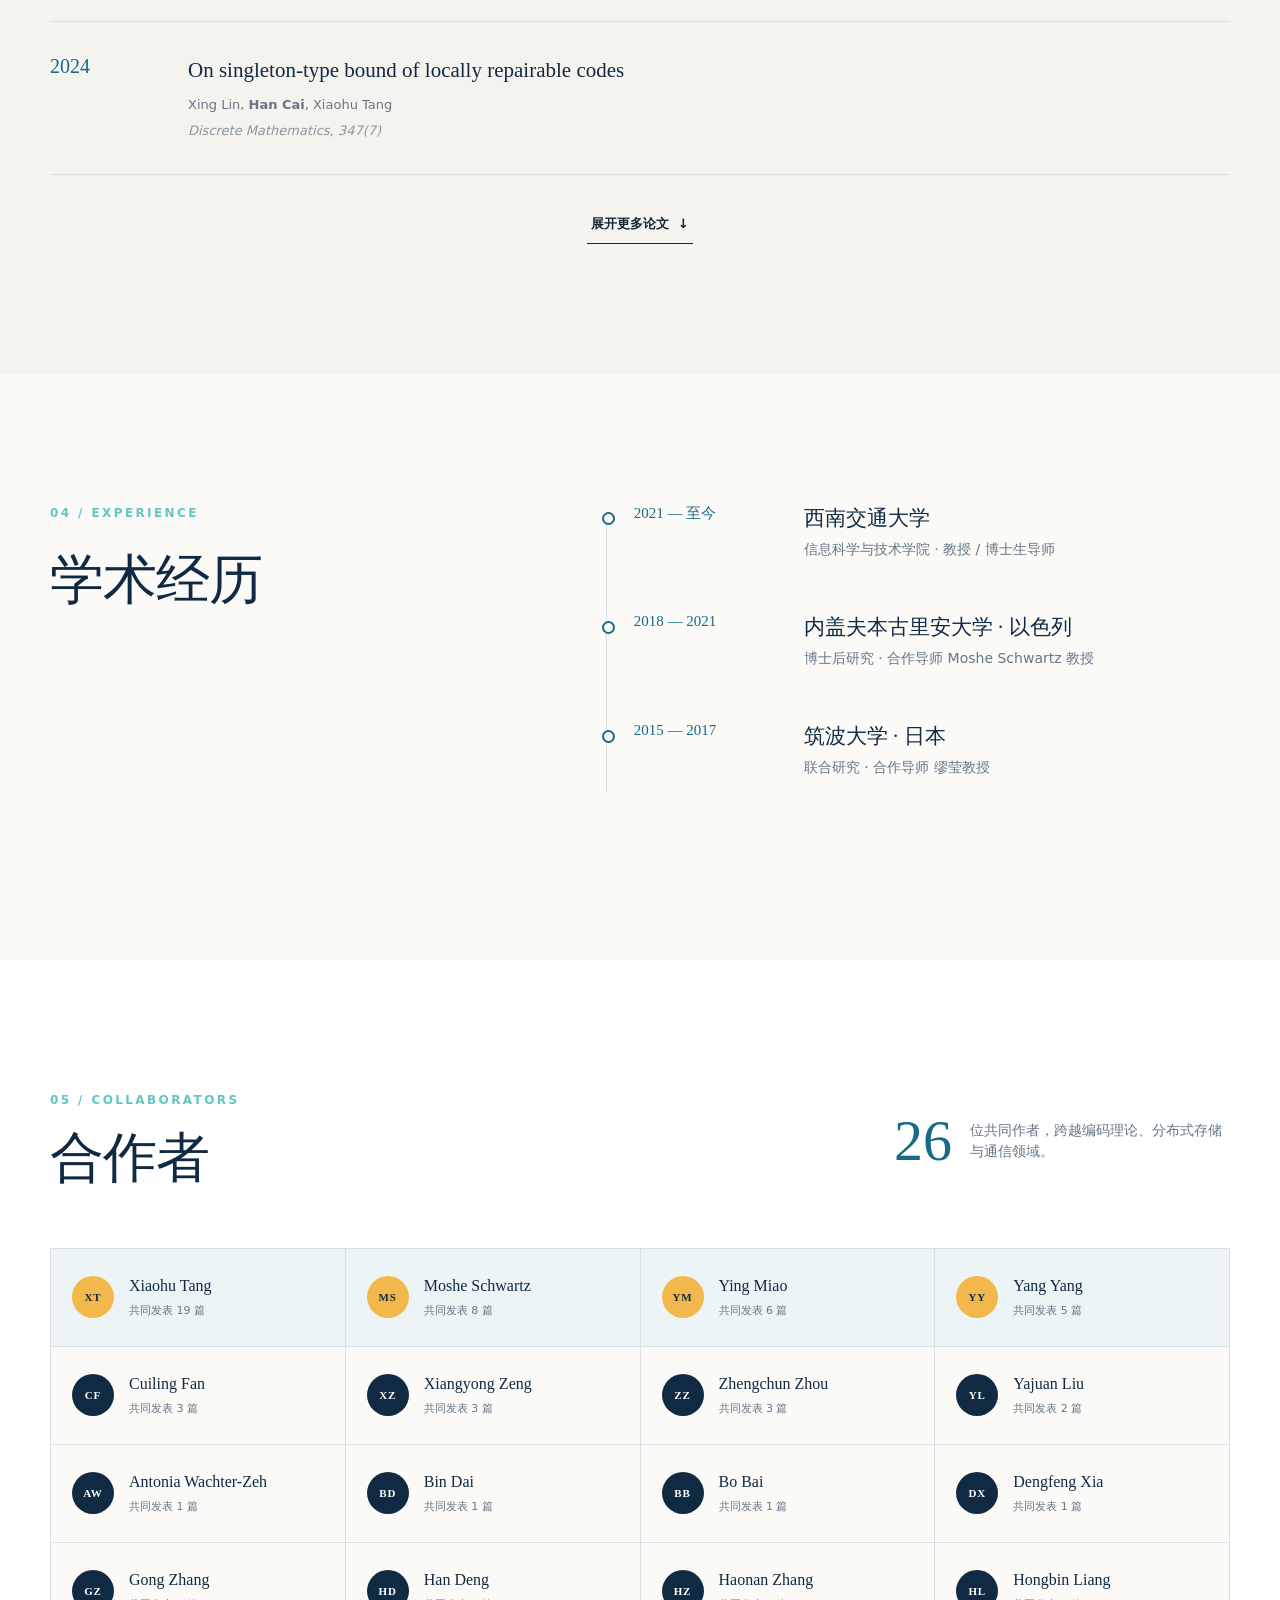
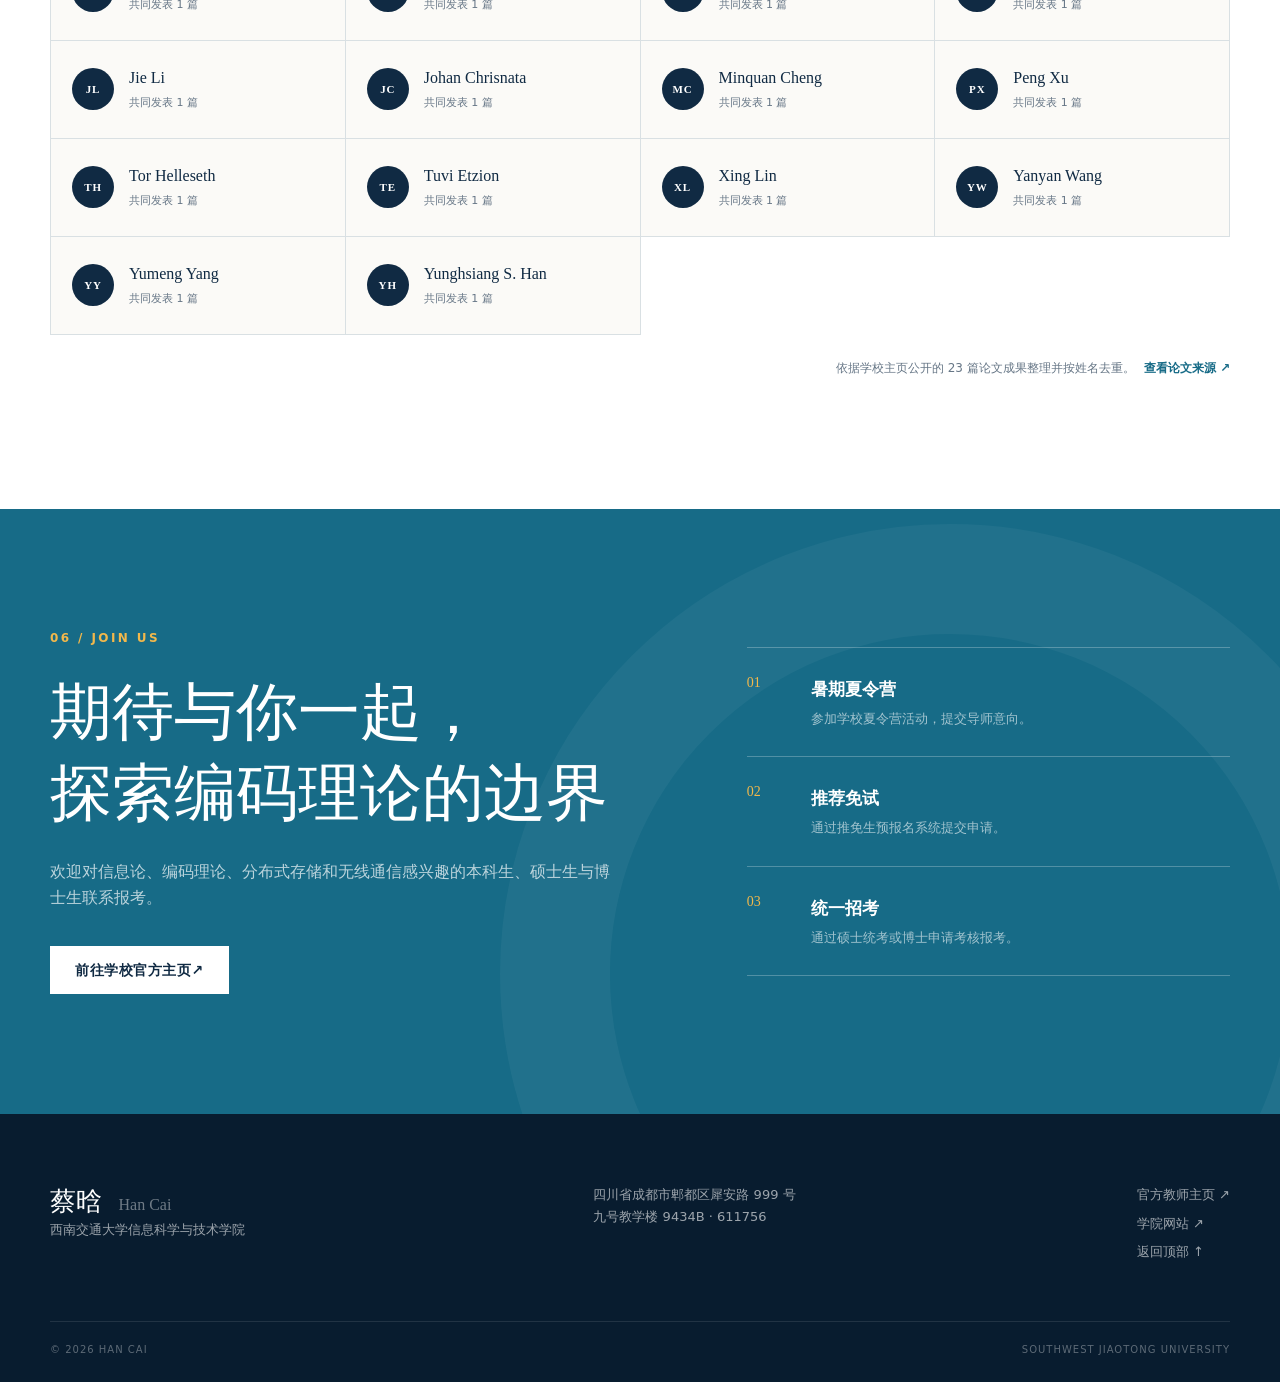
==== commit 4983c8b3: "Add files via upload" ====
--- a/index.html
+++ b/index.html
@@ -1,119 +1,173 @@
-<!doctype html>
-<html lang="zh-CN">
-  <head>
-    <meta charset="UTF-8" />
-    <meta name="viewport" content="width=device-width, initial-scale=1.0" />
-    <meta name="description" content="蔡晗，西南交通大学信息科学与技术学院教授、博士生导师，主要从事编码理论及其应用研究。" />
-    <meta name="theme-color" content="#102a43" />
-    <title>蔡晗｜西南交通大学</title>
-    <link rel="preconnect" href="https://faculty.swjtu.edu.cn" />
-    <link rel="stylesheet" href="./styles.css" />
-  </head>
-  <body>
-    <a class="skip-link" href="#main">跳至主要内容</a>
-    <header class="site-header" data-header>
-      <div class="nav-shell">
-        <a class="brand" href="#top" aria-label="返回首页">
-          <span class="brand-mark" aria-hidden="true">SWJTU</span>
-          <span class="brand-copy"><strong>蔡晗</strong><small>信息科学与技术学院</small></span>
-        </a>
-        <button class="menu-toggle" type="button" aria-expanded="false" aria-controls="site-nav" data-menu-toggle>
-          <span></span><span></span><span></span><span class="sr-only">打开导航菜单</span>
-        </button>
-        <nav class="site-nav" id="site-nav" aria-label="主要导航" data-nav>
-          <a href="#about">个人简介</a><a href="#research">研究方向</a><a href="#publications">代表论文</a><a href="#experience">学术经历</a><a href="#admissions">招生信息</a>
-          <a class="nav-external" href="https://faculty.swjtu.edu.cn/caihan/en/index.htm" target="_blank" rel="noreferrer">EN <span aria-hidden="true">↗</span></a>
-        </nav>
-      </div>
-    </header>
+<!doctype html>
+<html lang="zh-CN">
+  <head>
+    <meta charset="UTF-8" />
+    <meta name="viewport" content="width=device-width, initial-scale=1.0" />
+    <meta name="description" content="蔡晗，西南交通大学信息科学与技术学院教授、博士生导师，主要从事编码理论及其应用研究。" />
+    <meta name="theme-color" content="#102a43" />
+    <title>蔡晗｜西南交通大学</title>
+    <link rel="preconnect" href="https://faculty.swjtu.edu.cn" />
+    <link rel="stylesheet" href="./styles.css" />
+  </head>
+  <body>
+    <a class="skip-link" href="#main">跳至主要内容</a>
+    <header class="site-header" data-header>
+      <div class="nav-shell">
+        <a class="brand" href="#top" aria-label="返回首页">
+          <span class="brand-mark" aria-hidden="true">SWJTU</span>
+          <span class="brand-copy"><strong>蔡晗</strong><small>信息科学与技术学院</small></span>
+        </a>
+        <button class="menu-toggle" type="button" aria-expanded="false" aria-controls="site-nav" data-menu-toggle>
+          <span></span><span></span><span></span><span class="sr-only">打开导航菜单</span>
+        </button>
+        <nav class="site-nav" id="site-nav" aria-label="主要导航" data-nav>
+          <a href="#about">个人简介</a><a href="#research">研究方向</a><a href="#publications">代表论文</a><a href="#experience">学术经历</a><a href="#collaborators">合作者</a><a href="#admissions">招生信息</a>
+          <a class="nav-external" href="https://faculty.swjtu.edu.cn/caihan/en/index.htm" target="_blank" rel="noreferrer">EN <span aria-hidden="true">↗</span></a>
+        </nav>
+      </div>
+    </header>
+
+    <main id="main">
+      <section class="hero" id="top">
+        <div class="hero-pattern" aria-hidden="true"></div>
+        <div class="container hero-grid">
+          <div class="hero-copy reveal">
+            <p class="eyebrow">Coding Theory · Information Theory</p>
+            <h1>蔡晗 <span>教授</span></h1>
+            <p class="hero-en">Han Cai, Ph.D.</p>
+            <p class="hero-role">西南交通大学信息科学与技术学院<br />教授 · 博士生导师 · 国家级青年人才</p>
+            <p class="hero-intro">致力于编码理论及其在分布式存储、无线通信与数据安全中的应用研究。</p>
+            <div class="hero-actions"><a class="button button-primary" href="#research">了解研究方向</a><a class="button button-ghost" href="#admissions">招生信息</a></div>
+          </div>
+          <div class="profile-visual reveal" aria-label="蔡晗教授照片">
+            <div class="portrait-frame">
+              <div class="portrait-fallback" aria-hidden="true">CH</div>
+              <img src="https://faculty.swjtu.edu.cn/_resources/group1/M00/00/62/wKi3FmnPaOyAHNVeAAGwBC_12rI966.png" alt="蔡晗教授" width="452" height="546" decoding="async" data-portrait />
+            </div>
+            <div class="profile-note"><span class="note-dot" aria-hidden="true"></span><div><small>现任</small><strong>西南交通大学 · 成都</strong></div></div>
+          </div>
+        </div>
+        <a class="scroll-cue" href="#about" aria-label="向下浏览"><span>SCROLL</span><i aria-hidden="true"></i></a>
+      </section>
 
-    <main id="main">
-      <section class="hero" id="top">
-        <div class="hero-pattern" aria-hidden="true"></div>
-        <div class="container hero-grid">
-          <div class="hero-copy reveal">
-            <p class="eyebrow">Coding Theory · Information Theory</p>
-            <h1>蔡晗 <span>教授</span></h1>
-            <p class="hero-en">Han Cai, Ph.D.</p>
-            <p class="hero-role">西南交通大学信息科学与技术学院<br />教授 · 博士生导师 · 国家级青年人才</p>
-            <p class="hero-intro">致力于编码理论及其在分布式存储、无线通信与数据安全中的应用研究。</p>
-            <div class="hero-actions"><a class="button button-primary" href="#research">了解研究方向</a><a class="button button-ghost" href="#admissions">招生信息</a></div>
+      <section class="news-ticker" aria-label="最近动态">
+        <div class="ticker-shell">
+          <div class="ticker-label"><span class="ticker-pulse" aria-hidden="true"></span><strong>最近动态</strong></div>
+          <div class="ticker-viewport" tabindex="0" aria-label="最新研究进展，悬停或聚焦可暂停滚动">
+            <div class="ticker-track" data-ticker-track>
+              <div class="ticker-group">
+                <a class="ticker-item" href="https://faculty.swjtu.edu.cn/caihan/zh_CN/lwcg/386613/list/index.htm" target="_blank" rel="noreferrer"><time datetime="2025">2025</time><span class="ticker-tag">论文</span><span>Repairing schemes for Tamo-Barg codes 发表于 IEEE Transactions on Information Theory</span></a>
+                <a class="ticker-item" href="https://faculty.swjtu.edu.cn/caihan/zh_CN/lwcg/386613/list/index.htm" target="_blank" rel="noreferrer"><time datetime="2025">2025</time><span class="ticker-tag">论文</span><span>Linear Feedback Coding for Gaussian Relay Channel With Various Feedback Links 发表于 IEEE Transactions on Communications</span></a>
+                <a class="ticker-item" href="https://faculty.swjtu.edu.cn/caihan/zh_CN/lwcg/386613/list/index.htm" target="_blank" rel="noreferrer"><time datetime="2025">2025</time><span class="ticker-tag">论文</span><span>Vector Locally Repairable Codes With Small Repair Bandwidth and Small Sub-Packetization Levels 发表于 IEEE Transactions on Communications</span></a>
+              </div>
+            </div>
           </div>
-          <div class="profile-visual reveal" aria-label="蔡晗教授照片">
-            <div class="portrait-frame">
-              <div class="portrait-fallback" aria-hidden="true">CH</div>
-              <img src="https://faculty.swjtu.edu.cn/_resources/group1/M00/00/62/wKi3FmnPaOyAHNVeAAGwBC_12rI966.png" alt="蔡晗教授" width="452" height="546" decoding="async" data-portrait />
-            </div>
-            <div class="profile-note"><span class="note-dot" aria-hidden="true"></span><div><small>现任</small><strong>西南交通大学 · 成都</strong></div></div>
-          </div>
+          <a class="ticker-more" href="https://faculty.swjtu.edu.cn/caihan/zh_CN/lwcg/386613/list/index.htm" target="_blank" rel="noreferrer">全部动态 <span aria-hidden="true">↗</span></a>
         </div>
-        <a class="scroll-cue" href="#about" aria-label="向下浏览"><span>SCROLL</span><i aria-hidden="true"></i></a>
       </section>
 
       <section class="section intro-section" id="about">
-        <div class="container split-layout">
-          <div class="section-heading reveal"><p class="section-index">01 / ABOUT</p><h2>以严谨的理论，<br />回应真实的数据挑战</h2></div>
-          <div class="prose reveal">
-            <p class="lead">蔡晗，西南交通大学信息科学与技术学院教授、博士生导师，入选国家级青年人才计划。</p>
-            <p>主要从事编码理论及其在分布式存储、无线通信与数据安全中的应用研究。近年来，在 <em>IEEE Transactions on Information Theory</em>、<em>IEEE Transactions on Communications</em> 等重要期刊及 IEEE ISIT 等国际会议发表系列研究成果。</p>
-            <p>曾赴日本筑波大学开展联合研究，并在以色列内盖夫本古里安大学从事博士后研究；2021 年加入西南交通大学。</p>
-            <div class="info-row" aria-label="个人信息"><div><span>学位</span><strong>工学博士</strong></div><div><span>办公室</span><strong>九号教学楼 9434B</strong></div><div><span>学院</span><strong>信息科学与技术学院</strong></div></div>
-          </div>
+        <div class="container split-layout">
+          <div class="section-heading reveal"><p class="section-index">01 / ABOUT</p><h2>以严谨的理论，<br />回应真实的数据挑战</h2></div>
+          <div class="prose reveal">
+            <p class="lead">蔡晗，西南交通大学信息科学与技术学院教授、博士生导师，入选国家级青年人才计划。</p>
+            <p>主要从事编码理论及其在分布式存储、无线通信与数据安全中的应用研究。近年来，在 <em>IEEE Transactions on Information Theory</em>、<em>IEEE Transactions on Communications</em> 等重要期刊及 IEEE ISIT 等国际会议发表系列研究成果。</p>
+            <p>曾赴日本筑波大学开展联合研究，并在以色列内盖夫本古里安大学从事博士后研究；2021 年加入西南交通大学。</p>
+            <div class="info-row" aria-label="个人信息"><div><span>学位</span><strong>工学博士</strong></div><div><span>办公室</span><strong>九号教学楼 9434B</strong></div><div><span>学院</span><strong>信息科学与技术学院</strong></div></div>
+          </div>
+        </div>
+      </section>
+
+      <section class="section research-section" id="research">
+        <div class="container">
+          <div class="section-heading horizontal reveal"><div><p class="section-index">02 / RESEARCH</p><h2>研究方向</h2></div><p>围绕可靠、高效的数据存储与传输，探索编码理论的结构、界限与构造。</p></div>
+          <div class="research-grid">
+            <article class="research-card featured reveal"><span class="card-number">01</span><div class="code-symbol" aria-hidden="true">[n, k, d]</div><h3>局部可修复码</h3><p>Locally Repairable Codes</p><a class="card-link" href="./research/locally-repairable-codes.html">查看方向详情 <span aria-hidden="true">↗</span></a><span class="card-line" aria-hidden="true"></span></article>
+            <article class="research-card reveal"><span class="card-number">02</span><h3>再生码</h3><p>Regenerating Codes</p><a class="card-link" href="./research/regenerating-codes.html">查看方向详情 <span aria-hidden="true">↗</span></a><span class="card-line" aria-hidden="true"></span></article>
+            <article class="research-card reveal"><span class="card-number">03</span><h3>最大可恢复码</h3><p>Maximally Recoverable Codes</p><a class="card-link" href="./research/maximally-recoverable-codes.html">查看方向详情 <span aria-hidden="true">↗</span></a><span class="card-line" aria-hidden="true"></span></article>
+            <article class="research-card reveal"><span class="card-number">04</span><h3>Reed–Solomon 码</h3><p>Repair &amp; Construction</p><a class="card-link" href="./research/reed-solomon-codes.html">查看方向详情 <span aria-hidden="true">↗</span></a><span class="card-line" aria-hidden="true"></span></article>
+            <article class="research-card reveal"><span class="card-number">05</span><h3>组合编码与设计</h3><p>Combinatorial Coding &amp; Design</p><a class="card-link" href="./research/combinatorial-coding.html">查看方向详情 <span aria-hidden="true">↗</span></a><span class="card-line" aria-hidden="true"></span></article>
+            <article class="research-card reveal"><span class="card-number">06</span><h3>序列设计</h3><p>Sequence Design</p><a class="card-link" href="./research/sequence-design.html">查看方向详情 <span aria-hidden="true">↗</span></a><span class="card-line" aria-hidden="true"></span></article>
+          </div>
+        </div>
+      </section>
+
+      <section class="section publications-section" id="publications">
+        <div class="container">
+          <div class="section-heading horizontal reveal"><div><p class="section-index">03 / PUBLICATIONS</p><h2>代表论文</h2></div><a class="text-link" href="https://faculty.swjtu.edu.cn/caihan/zh_CN/lwcg/386613/list/index.htm" target="_blank" rel="noreferrer">查看完整论文列表 <span aria-hidden="true">↗</span></a></div>
+          <ol class="publication-list">
+            <li class="publication-item reveal"><time>2025</time><div><h3>Repairing schemes for Tamo-Barg codes</h3><p><strong>Han Cai</strong>, Ying Miao, Moshe Schwartz, Xiaohu Tang</p><span>IEEE Transactions on Information Theory, 71(1): 227–243</span></div></li>
+            <li class="publication-item reveal"><time>2025</time><div><h3>Vector Locally Repairable Codes With Small Repair Bandwidth and Small Sub-Packetization Levels</h3><p>Jie Li, <strong>Han Cai</strong>, Xiaohu Tang, Yunghsiang S. Han, Bo Bai, Gong Zhang</p><span>IEEE Transactions on Communications, 73(5): 2906–2920</span></div></li>
+            <li class="publication-item reveal"><time>2024</time><div><h3>On singleton-type bound of locally repairable codes</h3><p>Xing Lin, <strong>Han Cai</strong>, Xiaohu Tang</p><span>Discrete Mathematics, 347(7)</span></div></li>
+            <li class="publication-item reveal extra-publication" hidden><time>2024</time><div><h3>A Transformation of Repairing Reed-Solomon Codes From Rack-Aware Storage Model to Homogeneous Storage Model</h3><p>Yumeng Yang, <strong>Han Cai</strong>, Xiaohu Tang</p><span>IEEE Transactions on Communications, 72(11): 6649–6659</span></div></li>
+            <li class="publication-item reveal extra-publication" hidden><time>2023</time><div><h3>A Bound on the Minimal Field Size of LRCs, and Cyclic MR Codes That Attain It</h3><p><strong>Han Cai</strong>, Moshe Schwartz</p><span>IEEE Transactions on Information Theory, 69(4): 2240–2260</span></div></li>
+            <li class="publication-item reveal extra-publication" hidden><time>2022</time><div><h3>A Construction of Maximally Recoverable Codes With Order-Optimal Field Size</h3><p><strong>Han Cai</strong>, Ying Miao, Moshe Schwartz, Xiaohu Tang</p><span>IEEE Transactions on Information Theory, 68(1): 204–212</span></div></li>
+          </ol>
+          <button class="show-more" type="button" data-show-more aria-expanded="false"><span>展开更多论文</span><i aria-hidden="true">↓</i></button>
+        </div>
+      </section>
+
+      <section class="section experience-section" id="experience">
+        <div class="container split-layout">
+          <div class="section-heading reveal"><p class="section-index">04 / EXPERIENCE</p><h2>学术经历</h2></div>
+          <div class="timeline reveal">
+            <article><time>2021 — 至今</time><div><h3>西南交通大学</h3><p>信息科学与技术学院 · 教授 / 博士生导师</p></div></article>
+            <article><time>2018 — 2021</time><div><h3>内盖夫本古里安大学 · 以色列</h3><p>博士后研究 · 合作导师 Moshe Schwartz 教授</p></div></article>
+            <article><time>2015 — 2017</time><div><h3>筑波大学 · 日本</h3><p>联合研究 · 合作导师 缪莹教授</p></div></article>
+          </div>
         </div>
       </section>
 
-      <section class="section research-section" id="research">
+      <section class="section collaborators-section" id="collaborators">
         <div class="container">
-          <div class="section-heading horizontal reveal"><div><p class="section-index">02 / RESEARCH</p><h2>研究方向</h2></div><p>围绕可靠、高效的数据存储与传输，探索编码理论的结构、界限与构造。</p></div>
-          <div class="research-grid">
-            <article class="research-card featured reveal"><span class="card-number">01</span><div class="code-symbol" aria-hidden="true">[n, k, d]</div><h3>局部可修复码</h3><p>Locally Repairable Codes</p><a class="card-link" href="./research/locally-repairable-codes.html">查看方向详情 <span aria-hidden="true">↗</span></a><span class="card-line" aria-hidden="true"></span></article>
-            <article class="research-card reveal"><span class="card-number">02</span><h3>再生码</h3><p>Regenerating Codes</p><a class="card-link" href="./research/regenerating-codes.html">查看方向详情 <span aria-hidden="true">↗</span></a><span class="card-line" aria-hidden="true"></span></article>
-            <article class="research-card reveal"><span class="card-number">03</span><h3>最大可恢复码</h3><p>Maximally Recoverable Codes</p><a class="card-link" href="./research/maximally-recoverable-codes.html">查看方向详情 <span aria-hidden="true">↗</span></a><span class="card-line" aria-hidden="true"></span></article>
-            <article class="research-card reveal"><span class="card-number">04</span><h3>Reed–Solomon 码</h3><p>Repair &amp; Construction</p><a class="card-link" href="./research/reed-solomon-codes.html">查看方向详情 <span aria-hidden="true">↗</span></a><span class="card-line" aria-hidden="true"></span></article>
-            <article class="research-card reveal"><span class="card-number">05</span><h3>组合编码与设计</h3><p>Combinatorial Coding &amp; Design</p><a class="card-link" href="./research/combinatorial-coding.html">查看方向详情 <span aria-hidden="true">↗</span></a><span class="card-line" aria-hidden="true"></span></article>
-            <article class="research-card reveal"><span class="card-number">06</span><h3>序列设计</h3><p>Sequence Design</p><a class="card-link" href="./research/sequence-design.html">查看方向详情 <span aria-hidden="true">↗</span></a><span class="card-line" aria-hidden="true"></span></article>
+          <div class="section-heading horizontal collaborators-heading reveal">
+            <div><p class="section-index">05 / COLLABORATORS</p><h2>合作者</h2></div>
+            <div class="collaborator-summary"><strong>26</strong><p>位共同作者，跨越编码理论、分布式存储与通信领域。</p></div>
           </div>
-        </div>
-      </section>
-
-      <section class="section publications-section" id="publications">
-        <div class="container">
-          <div class="section-heading horizontal reveal"><div><p class="section-index">03 / PUBLICATIONS</p><h2>代表论文</h2></div><a class="text-link" href="https://faculty.swjtu.edu.cn/caihan/zh_CN/lwcg/386613/list/index.htm" target="_blank" rel="noreferrer">查看完整论文列表 <span aria-hidden="true">↗</span></a></div>
-          <ol class="publication-list">
-            <li class="publication-item reveal"><time>2025</time><div><h3>Repairing schemes for Tamo-Barg codes</h3><p><strong>Han Cai</strong>, Ying Miao, Moshe Schwartz, Xiaohu Tang</p><span>IEEE Transactions on Information Theory, 71(1): 227–243</span></div></li>
-            <li class="publication-item reveal"><time>2025</time><div><h3>Vector Locally Repairable Codes With Small Repair Bandwidth and Small Sub-Packetization Levels</h3><p>Jie Li, <strong>Han Cai</strong>, Xiaohu Tang, Yunghsiang S. Han, Bo Bai, Gong Zhang</p><span>IEEE Transactions on Communications, 73(5): 2906–2920</span></div></li>
-            <li class="publication-item reveal"><time>2024</time><div><h3>On singleton-type bound of locally repairable codes</h3><p>Xing Lin, <strong>Han Cai</strong>, Xiaohu Tang</p><span>Discrete Mathematics, 347(7)</span></div></li>
-            <li class="publication-item reveal extra-publication" hidden><time>2024</time><div><h3>A Transformation of Repairing Reed-Solomon Codes From Rack-Aware Storage Model to Homogeneous Storage Model</h3><p>Yumeng Yang, <strong>Han Cai</strong>, Xiaohu Tang</p><span>IEEE Transactions on Communications, 72(11): 6649–6659</span></div></li>
-            <li class="publication-item reveal extra-publication" hidden><time>2023</time><div><h3>A Bound on the Minimal Field Size of LRCs, and Cyclic MR Codes That Attain It</h3><p><strong>Han Cai</strong>, Moshe Schwartz</p><span>IEEE Transactions on Information Theory, 69(4): 2240–2260</span></div></li>
-            <li class="publication-item reveal extra-publication" hidden><time>2022</time><div><h3>A Construction of Maximally Recoverable Codes With Order-Optimal Field Size</h3><p><strong>Han Cai</strong>, Ying Miao, Moshe Schwartz, Xiaohu Tang</p><span>IEEE Transactions on Information Theory, 68(1): 204–212</span></div></li>
-          </ol>
-          <button class="show-more" type="button" data-show-more aria-expanded="false"><span>展开更多论文</span><i aria-hidden="true">↓</i></button>
-        </div>
-      </section>
-
-      <section class="section experience-section" id="experience">
-        <div class="container split-layout">
-          <div class="section-heading reveal"><p class="section-index">04 / EXPERIENCE</p><h2>学术经历</h2></div>
-          <div class="timeline reveal">
-            <article><time>2021 — 至今</time><div><h3>西南交通大学</h3><p>信息科学与技术学院 · 教授 / 博士生导师</p></div></article>
-            <article><time>2018 — 2021</time><div><h3>内盖夫本古里安大学 · 以色列</h3><p>博士后研究 · 合作导师 Moshe Schwartz 教授</p></div></article>
-            <article><time>2015 — 2017</time><div><h3>筑波大学 · 日本</h3><p>联合研究 · 合作导师 缪莹教授</p></div></article>
-          </div>
+          <ul class="collaborator-grid" aria-label="合作者名单">
+            <li class="collaborator-card key-collaborator reveal"><span class="collaborator-initials" aria-hidden="true">XT</span><div><h3>Xiaohu Tang</h3><p>共同发表 19 篇</p></div></li>
+            <li class="collaborator-card key-collaborator reveal"><span class="collaborator-initials" aria-hidden="true">MS</span><div><h3>Moshe Schwartz</h3><p>共同发表 8 篇</p></div></li>
+            <li class="collaborator-card key-collaborator reveal"><span class="collaborator-initials" aria-hidden="true">YM</span><div><h3>Ying Miao</h3><p>共同发表 6 篇</p></div></li>
+            <li class="collaborator-card key-collaborator reveal"><span class="collaborator-initials" aria-hidden="true">YY</span><div><h3>Yang Yang</h3><p>共同发表 5 篇</p></div></li>
+            <li class="collaborator-card reveal"><span class="collaborator-initials" aria-hidden="true">CF</span><div><h3>Cuiling Fan</h3><p>共同发表 3 篇</p></div></li>
+            <li class="collaborator-card reveal"><span class="collaborator-initials" aria-hidden="true">XZ</span><div><h3>Xiangyong Zeng</h3><p>共同发表 3 篇</p></div></li>
+            <li class="collaborator-card reveal"><span class="collaborator-initials" aria-hidden="true">ZZ</span><div><h3>Zhengchun Zhou</h3><p>共同发表 3 篇</p></div></li>
+            <li class="collaborator-card reveal"><span class="collaborator-initials" aria-hidden="true">YL</span><div><h3>Yajuan Liu</h3><p>共同发表 2 篇</p></div></li>
+            <li class="collaborator-card reveal"><span class="collaborator-initials" aria-hidden="true">AW</span><div><h3>Antonia Wachter-Zeh</h3><p>共同发表 1 篇</p></div></li>
+            <li class="collaborator-card reveal"><span class="collaborator-initials" aria-hidden="true">BD</span><div><h3>Bin Dai</h3><p>共同发表 1 篇</p></div></li>
+            <li class="collaborator-card reveal"><span class="collaborator-initials" aria-hidden="true">BB</span><div><h3>Bo Bai</h3><p>共同发表 1 篇</p></div></li>
+            <li class="collaborator-card reveal"><span class="collaborator-initials" aria-hidden="true">DX</span><div><h3>Dengfeng Xia</h3><p>共同发表 1 篇</p></div></li>
+            <li class="collaborator-card reveal"><span class="collaborator-initials" aria-hidden="true">GZ</span><div><h3>Gong Zhang</h3><p>共同发表 1 篇</p></div></li>
+            <li class="collaborator-card reveal"><span class="collaborator-initials" aria-hidden="true">HD</span><div><h3>Han Deng</h3><p>共同发表 1 篇</p></div></li>
+            <li class="collaborator-card reveal"><span class="collaborator-initials" aria-hidden="true">HZ</span><div><h3>Haonan Zhang</h3><p>共同发表 1 篇</p></div></li>
+            <li class="collaborator-card reveal"><span class="collaborator-initials" aria-hidden="true">HL</span><div><h3>Hongbin Liang</h3><p>共同发表 1 篇</p></div></li>
+            <li class="collaborator-card reveal"><span class="collaborator-initials" aria-hidden="true">JL</span><div><h3>Jie Li</h3><p>共同发表 1 篇</p></div></li>
+            <li class="collaborator-card reveal"><span class="collaborator-initials" aria-hidden="true">JC</span><div><h3>Johan Chrisnata</h3><p>共同发表 1 篇</p></div></li>
+            <li class="collaborator-card reveal"><span class="collaborator-initials" aria-hidden="true">MC</span><div><h3>Minquan Cheng</h3><p>共同发表 1 篇</p></div></li>
+            <li class="collaborator-card reveal"><span class="collaborator-initials" aria-hidden="true">PX</span><div><h3>Peng Xu</h3><p>共同发表 1 篇</p></div></li>
+            <li class="collaborator-card reveal"><span class="collaborator-initials" aria-hidden="true">TH</span><div><h3>Tor Helleseth</h3><p>共同发表 1 篇</p></div></li>
+            <li class="collaborator-card reveal"><span class="collaborator-initials" aria-hidden="true">TE</span><div><h3>Tuvi Etzion</h3><p>共同发表 1 篇</p></div></li>
+            <li class="collaborator-card reveal"><span class="collaborator-initials" aria-hidden="true">XL</span><div><h3>Xing Lin</h3><p>共同发表 1 篇</p></div></li>
+            <li class="collaborator-card reveal"><span class="collaborator-initials" aria-hidden="true">YW</span><div><h3>Yanyan Wang</h3><p>共同发表 1 篇</p></div></li>
+            <li class="collaborator-card reveal"><span class="collaborator-initials" aria-hidden="true">YY</span><div><h3>Yumeng Yang</h3><p>共同发表 1 篇</p></div></li>
+            <li class="collaborator-card reveal"><span class="collaborator-initials" aria-hidden="true">YH</span><div><h3>Yunghsiang S. Han</h3><p>共同发表 1 篇</p></div></li>
+          </ul>
+          <p class="collaborator-source reveal">依据学校主页公开的 23 篇论文成果整理并按姓名去重。<a href="https://faculty.swjtu.edu.cn/caihan/zh_CN/lwcg/386613/list/index.htm" target="_blank" rel="noreferrer">查看论文来源 <span aria-hidden="true">↗</span></a></p>
         </div>
       </section>
 
       <section class="admissions-section" id="admissions">
         <div class="container admissions-grid">
-          <div class="admissions-copy reveal"><p class="section-index light">05 / JOIN US</p><h2>期待与你一起，<br />探索编码理论的边界</h2><p>欢迎对信息论、编码理论、分布式存储和无线通信感兴趣的本科生、硕士生与博士生联系报考。</p><a class="button button-light" href="https://faculty.swjtu.edu.cn/caihan/zh_CN/index.htm" target="_blank" rel="noreferrer">前往学校官方主页 <span aria-hidden="true">↗</span></a></div>
-          <div class="admissions-paths reveal"><article><span>01</span><div><h3>暑期夏令营</h3><p>参加学校夏令营活动，提交导师意向。</p></div></article><article><span>02</span><div><h3>推荐免试</h3><p>通过推免生预报名系统提交申请。</p></div></article><article><span>03</span><div><h3>统一招考</h3><p>通过硕士统考或博士申请考核报考。</p></div></article></div>
-        </div>
-      </section>
-    </main>
-
-    <footer class="site-footer">
-      <div class="container footer-grid"><div><p class="footer-name">蔡晗 <span>Han Cai</span></p><p>西南交通大学信息科学与技术学院</p></div><address>四川省成都市郫都区犀安路 999 号<br />九号教学楼 9434B · 611756</address><div class="footer-links"><a href="https://faculty.swjtu.edu.cn/caihan/zh_CN/index.htm" target="_blank" rel="noreferrer">官方教师主页 ↗</a><a href="https://sist.swjtu.edu.cn/" target="_blank" rel="noreferrer">学院网站 ↗</a><a href="#top">返回顶部 ↑</a></div></div>
-      <div class="container footer-bottom"><span>© <span data-year></span> Han Cai</span><span>Southwest Jiaotong University</span></div>
-    </footer>
-    <script src="./script.js"></script>
-  </body>
-</html>
+          <div class="admissions-copy reveal"><p class="section-index light">06 / JOIN US</p><h2>期待与你一起，<br />探索编码理论的边界</h2><p>欢迎对信息论、编码理论、分布式存储和无线通信感兴趣的本科生、硕士生与博士生联系报考。</p><a class="button button-light" href="https://faculty.swjtu.edu.cn/caihan/zh_CN/index.htm" target="_blank" rel="noreferrer">前往学校官方主页 <span aria-hidden="true">↗</span></a></div>
+          <div class="admissions-paths reveal"><article><span>01</span><div><h3>暑期夏令营</h3><p>参加学校夏令营活动，提交导师意向。</p></div></article><article><span>02</span><div><h3>推荐免试</h3><p>通过推免生预报名系统提交申请。</p></div></article><article><span>03</span><div><h3>统一招考</h3><p>通过硕士统考或博士申请考核报考。</p></div></article></div>
+        </div>
+      </section>
+    </main>
+
+    <footer class="site-footer">
+      <div class="container footer-grid"><div><p class="footer-name">蔡晗 <span>Han Cai</span></p><p>西南交通大学信息科学与技术学院</p></div><address>四川省成都市郫都区犀安路 999 号<br />九号教学楼 9434B · 611756</address><div class="footer-links"><a href="https://faculty.swjtu.edu.cn/caihan/zh_CN/index.htm" target="_blank" rel="noreferrer">官方教师主页 ↗</a><a href="https://sist.swjtu.edu.cn/" target="_blank" rel="noreferrer">学院网站 ↗</a><a href="#top">返回顶部 ↑</a></div></div>
+      <div class="container footer-bottom"><span>© <span data-year></span> Han Cai</span><span>Southwest Jiaotong University</span></div>
+    </footer>
+    <script src="./script.js"></script>
+  </body>
+</html>
--- a/styles.css
+++ b/styles.css
@@ -67,6 +67,24 @@
 .scroll-cue { position: absolute; left: 42px; bottom: 38px; display: flex; align-items: center; gap: 12px; color: rgba(255,255,255,.45); font-size: 9px; letter-spacing: .24em; transform: rotate(-90deg); transform-origin: left center; }
 .scroll-cue i { display: block; width: 48px; height: 1px; background: currentColor; }
 
+.news-ticker { position: relative; z-index: 4; color: var(--navy); background: var(--white); border-bottom: 1px solid var(--line); box-shadow: 0 12px 35px rgba(8, 28, 47, .06); }
+.ticker-shell { width: var(--container); min-height: 72px; margin-inline: auto; display: grid; grid-template-columns: auto minmax(0, 1fr) auto; align-items: center; }
+.ticker-label { height: 34px; padding-right: 25px; display: flex; align-items: center; gap: 11px; border-right: 1px solid var(--line); white-space: nowrap; }
+.ticker-label strong { font-size: 14px; letter-spacing: .08em; }
+.ticker-pulse { width: 8px; height: 8px; border-radius: 50%; background: var(--accent); box-shadow: 0 0 0 0 rgba(242, 184, 75, .5); animation: ticker-pulse 2s ease-out infinite; }
+.ticker-viewport { min-width: 0; margin-inline: 25px; overflow: hidden; outline: none; mask-image: linear-gradient(90deg, transparent, #000 4%, #000 96%, transparent); }
+.ticker-viewport:focus-visible { box-shadow: 0 2px 0 var(--blue); }
+.ticker-track { width: max-content; display: flex; animation: ticker-scroll 42s linear infinite; will-change: transform; }
+.ticker-group { display: flex; align-items: center; flex: 0 0 auto; }
+.ticker-item { flex: 0 0 auto; display: flex; align-items: center; gap: 10px; margin-right: 52px; color: #536574; font-size: 13px; white-space: nowrap; transition: color .2s; }
+.ticker-item:hover, .ticker-item:focus-visible { color: var(--blue); }
+.ticker-item time { color: var(--blue); font: 700 12px Georgia, serif; }
+.ticker-tag { padding: 2px 7px; color: var(--navy); background: #edf4f5; border-radius: 2px; font-size: 10px; font-weight: 700; letter-spacing: .08em; }
+.ticker-more { padding-left: 24px; color: var(--blue); border-left: 1px solid var(--line); font-size: 12px; font-weight: 700; white-space: nowrap; }
+.ticker-viewport:hover .ticker-track, .ticker-viewport:focus-within .ticker-track { animation-play-state: paused; }
+@keyframes ticker-scroll { to { transform: translateX(-50%); } }
+@keyframes ticker-pulse { 70%, 100% { box-shadow: 0 0 0 8px rgba(242, 184, 75, 0); } }
+
 .section { padding: 130px 0; }
 .split-layout { display: grid; grid-template-columns: .8fr 1.2fr; gap: clamp(60px, 10vw, 150px); }
 .section-heading h2 { margin: 0; color: var(--navy); font: 400 clamp(38px, 4.2vw, 58px)/1.25 Georgia, "Songti SC", serif; letter-spacing: -.02em; }
@@ -121,6 +139,23 @@
 .timeline h3 { margin: 0 0 6px; color: var(--navy); font: 400 21px Georgia, "Songti SC", serif; }
 .timeline p { margin: 0; color: var(--muted); font-size: 14px; }
 
+.collaborators-section { background: var(--white); }
+.collaborators-heading { align-items: center !important; }
+.collaborator-summary { display: grid; grid-template-columns: auto minmax(0, 260px); gap: 18px; align-items: center; }
+.collaborator-summary strong { color: var(--blue); font: 400 58px/1 Georgia, serif; }
+.collaborator-summary p { margin: 0; color: var(--muted); font-size: 14px; line-height: 1.55; }
+.collaborator-grid { margin: 0; padding: 0; display: grid; grid-template-columns: repeat(4, minmax(0, 1fr)); list-style: none; border-top: 1px solid var(--line); border-left: 1px solid var(--line); }
+.collaborator-card { min-width: 0; min-height: 98px; padding: 21px; display: flex; align-items: center; gap: 15px; background: var(--paper); border-right: 1px solid var(--line); border-bottom: 1px solid var(--line); transition: background .25s, transform .25s, box-shadow .25s; }
+.collaborator-card:hover { z-index: 1; background: var(--white); box-shadow: 0 14px 34px rgba(8, 28, 47, .1); transform: translateY(-3px); }
+.collaborator-card.key-collaborator { background: #edf4f5; }
+.collaborator-initials { flex: 0 0 42px; width: 42px; height: 42px; display: grid; place-items: center; color: var(--white); background: var(--navy); border-radius: 50%; font: 700 11px/1 Georgia, serif; letter-spacing: .08em; }
+.key-collaborator .collaborator-initials { color: var(--navy); background: var(--accent); }
+.collaborator-card div { min-width: 0; }
+.collaborator-card h3 { margin: 0; overflow-wrap: anywhere; color: var(--navy); font: 400 16px/1.35 Georgia, serif; }
+.collaborator-card p { margin: 5px 0 0; color: var(--muted); font-size: 11px; }
+.collaborator-source { margin: 24px 0 0; color: var(--muted); font-size: 12px; text-align: right; }
+.collaborator-source a { margin-left: 9px; color: var(--blue); font-weight: 700; }
+
 .admissions-section { position: relative; padding: 120px 0; overflow: hidden; color: var(--white); background: var(--blue); }
 .admissions-section::after { content: ""; position: absolute; right: -120px; bottom: -310px; width: 680px; height: 680px; border: 110px solid rgba(255,255,255,.045); border-radius: 50%; }
 .admissions-grid { position: relative; z-index: 1; display: grid; grid-template-columns: 1fr .85fr; gap: clamp(65px, 10vw, 145px); align-items: center; }
@@ -161,8 +196,10 @@
   .hero { min-height: 800px; height: auto; max-height: none; }
   .hero-grid { min-height: 800px; grid-template-columns: 1fr .65fr; gap: 35px; padding: 125px 0 80px; }
   .hero h1 { font-size: 66px; } .profile-note { right: -10px; } .scroll-cue { display: none; }
+  .ticker-more { display: none; }
   .section { padding: 95px 0; } .split-layout { grid-template-columns: 1fr; gap: 45px; }
   .research-grid { grid-template-columns: repeat(2, 1fr); }
+  .collaborator-grid { grid-template-columns: repeat(2, minmax(0, 1fr)); }
   .admissions-grid { grid-template-columns: 1fr; }
 }
 @media (max-width: 640px) {
@@ -177,6 +214,11 @@
   .hero h1 { font-size: 59px; } .hero h1 span { font-size: 14px; }
   .hero-en { margin: 12px 0 20px; } .hero-role { font-size: 18px; } .hero-intro { font-size: 14px; }
   .hero-actions { margin-top: 27px; } .button { min-height: 45px; padding-inline: 18px; }
+  .ticker-shell { min-height: 64px; grid-template-columns: auto minmax(0, 1fr); }
+  .ticker-label { padding-right: 14px; gap: 8px; }
+  .ticker-label strong { font-size: 12px; }
+  .ticker-viewport { margin-inline: 14px 0; mask-image: linear-gradient(90deg, transparent, #000 7%, #000); }
+  .ticker-item { margin-right: 36px; font-size: 12px; }
   .section { padding: 78px 0; }
   .section-heading.horizontal { align-items: flex-start; flex-direction: column; gap: 25px; margin-bottom: 38px; }
   .section-heading h2 { font-size: 38px; }
@@ -187,6 +229,13 @@
   .publication-item { grid-template-columns: 58px 1fr; gap: 15px; padding: 25px 0; }
   .publication-item:hover { padding-left: 0; }
   .timeline article { grid-template-columns: 1fr; gap: 8px; }
+  .collaborators-heading { align-items: flex-start !important; }
+  .collaborator-summary { grid-template-columns: auto 1fr; }
+  .collaborator-summary strong { font-size: 48px; }
+  .collaborator-card { min-height: 88px; padding: 16px; gap: 12px; }
+  .collaborator-initials { flex-basis: 36px; width: 36px; height: 36px; font-size: 10px; }
+  .collaborator-card h3 { font-size: 14px; }
+  .collaborator-source { text-align: left; }
   .admissions-section { padding: 80px 0; } .admissions-copy h2 { font-size: 40px; }
   .footer-grid { grid-template-columns: 1fr; gap: 30px; }
   .footer-bottom { align-items: flex-start; flex-direction: column; gap: 7px; }
@@ -195,4 +244,6 @@
   html { scroll-behavior: auto; }
   *, *::before, *::after { transition-duration: .01ms !important; animation-duration: .01ms !important; animation-iteration-count: 1 !important; }
   .reveal { opacity: 1; transform: none; }
-}
+  .ticker-viewport { overflow-x: auto; mask-image: none; }
+  .ticker-track { animation: none; }
+}
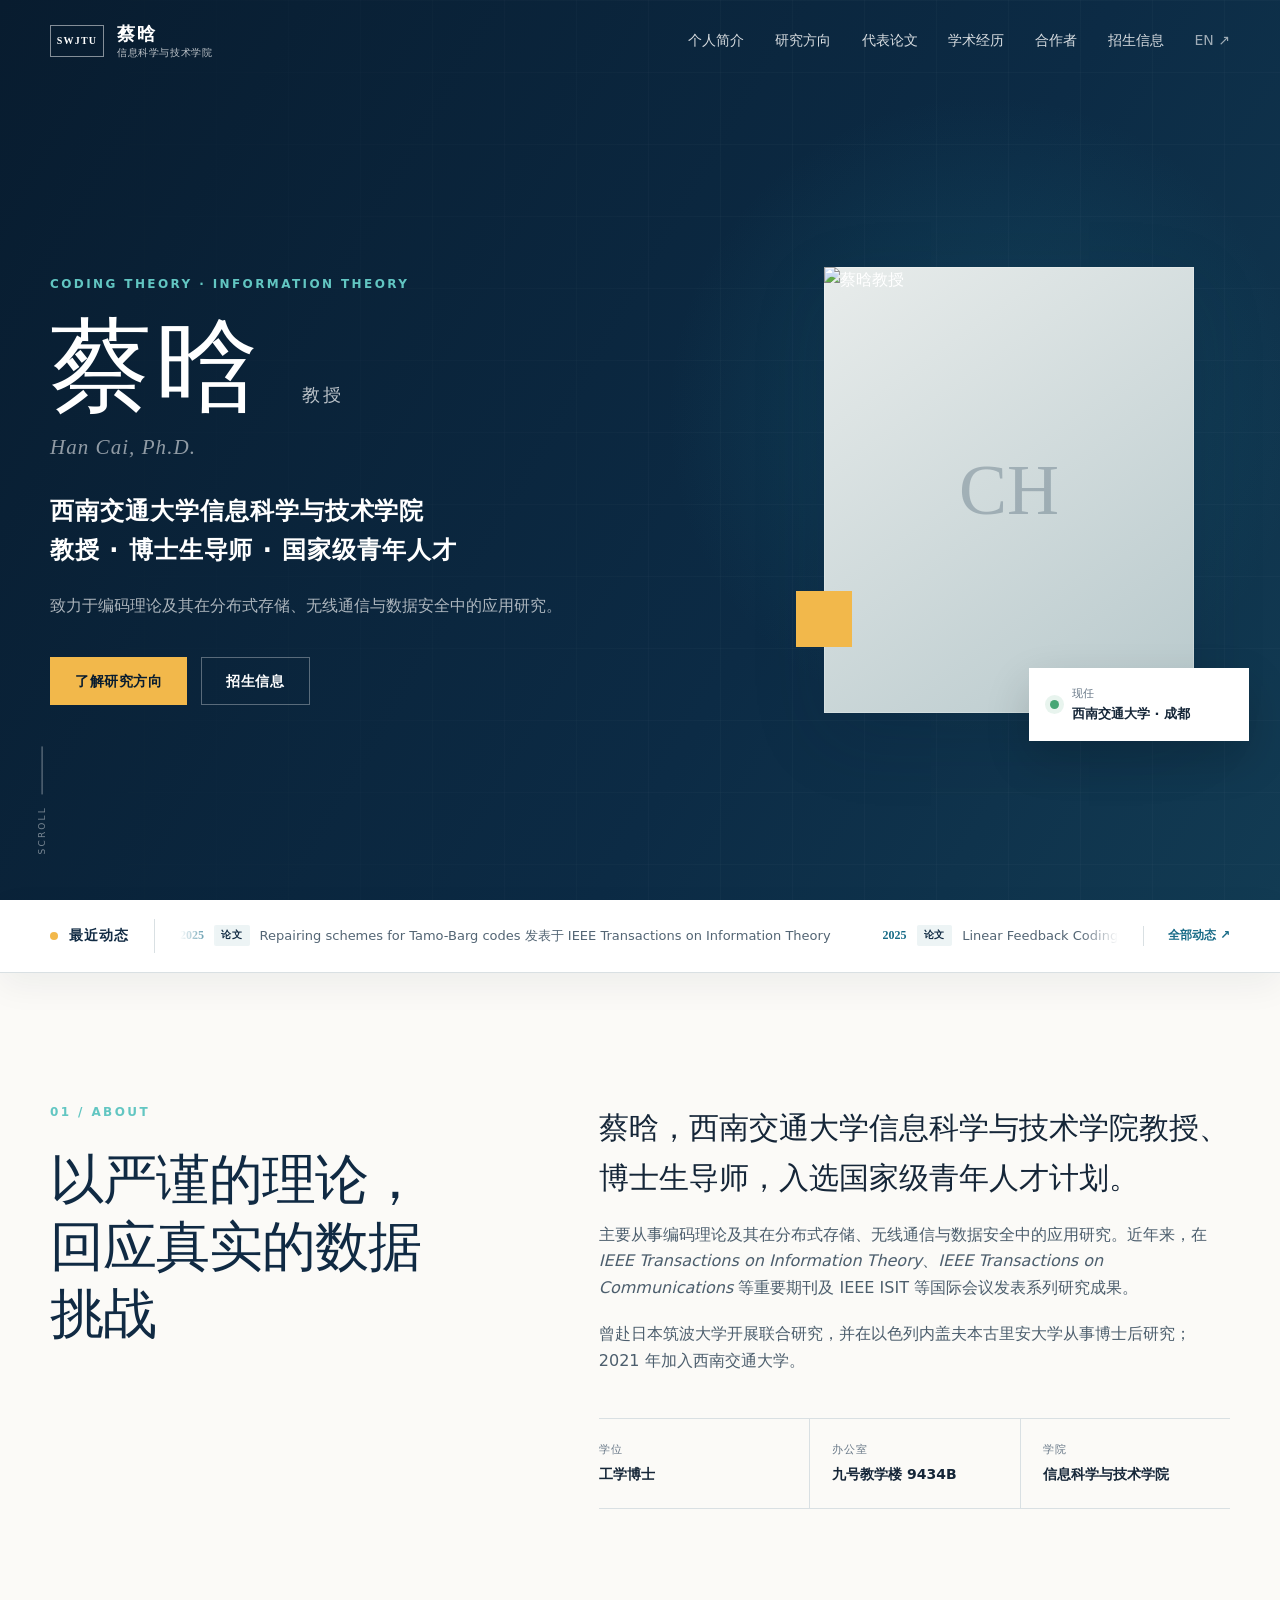
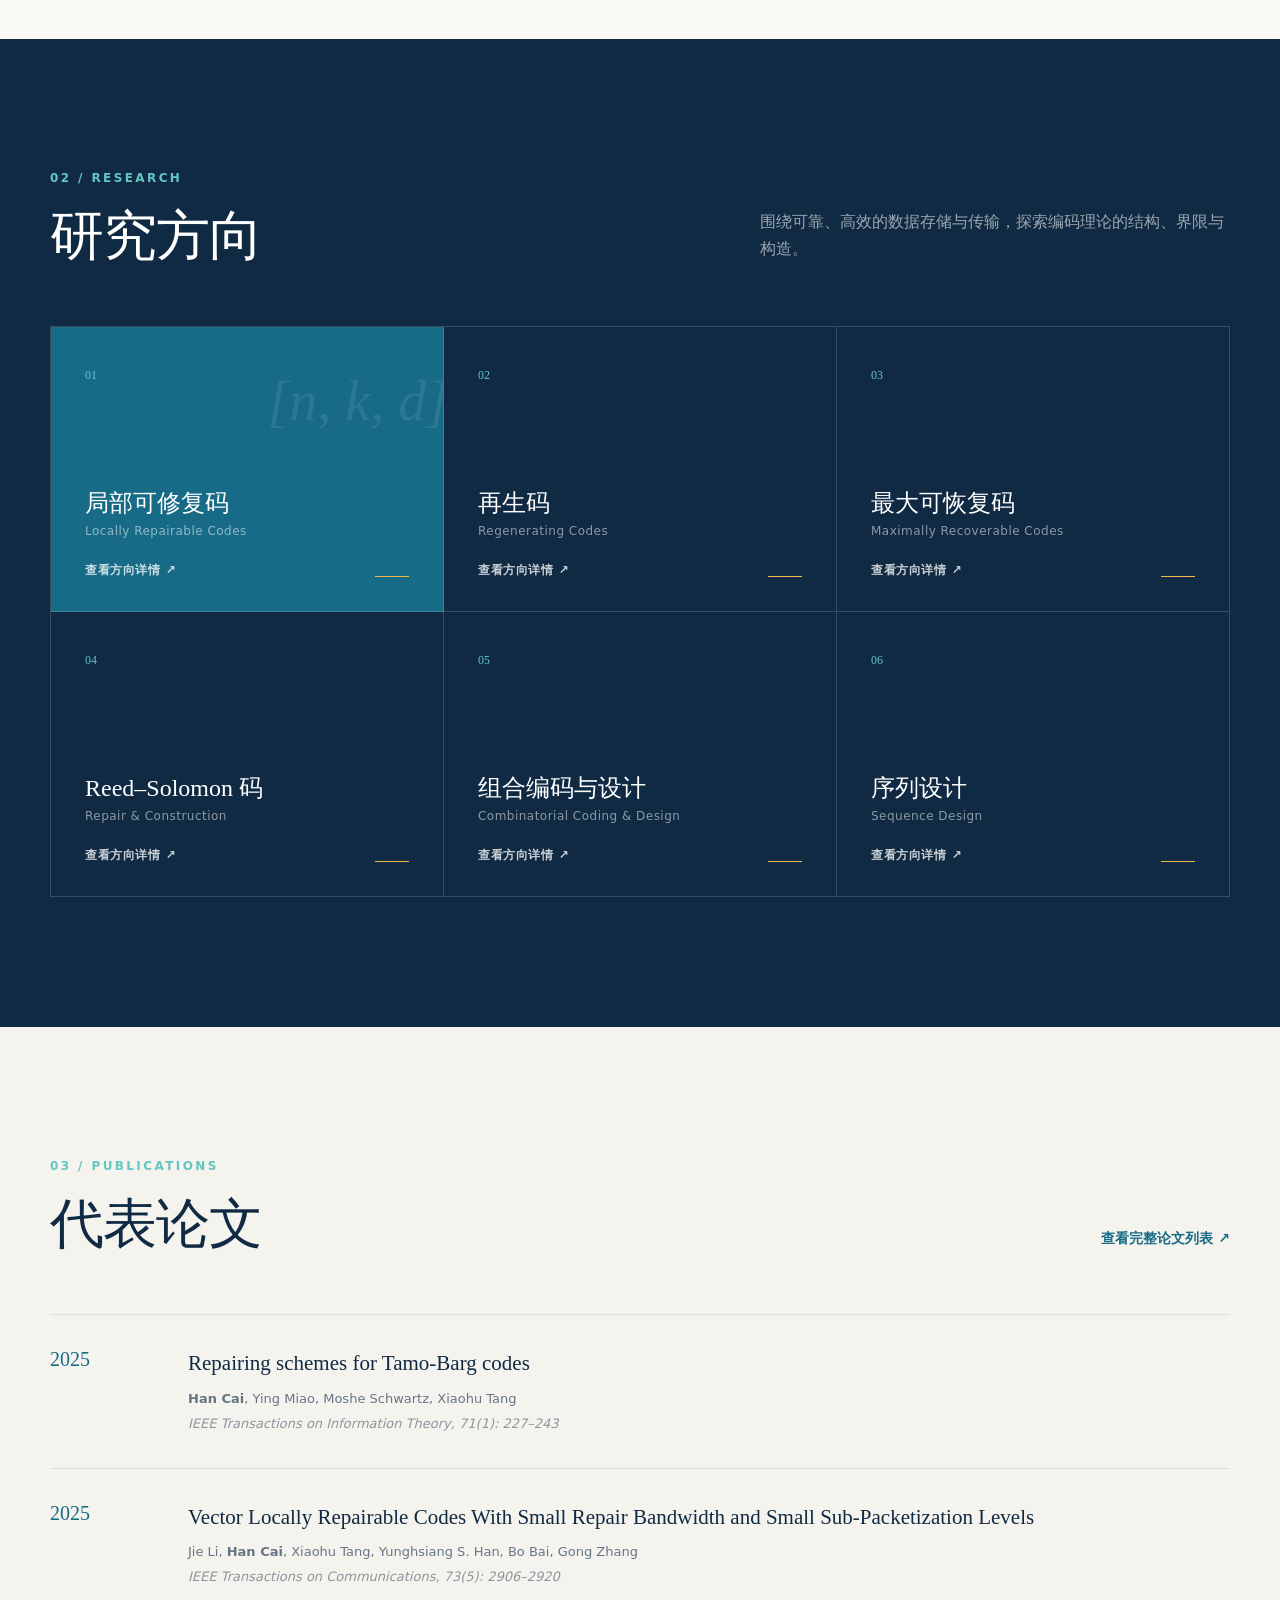
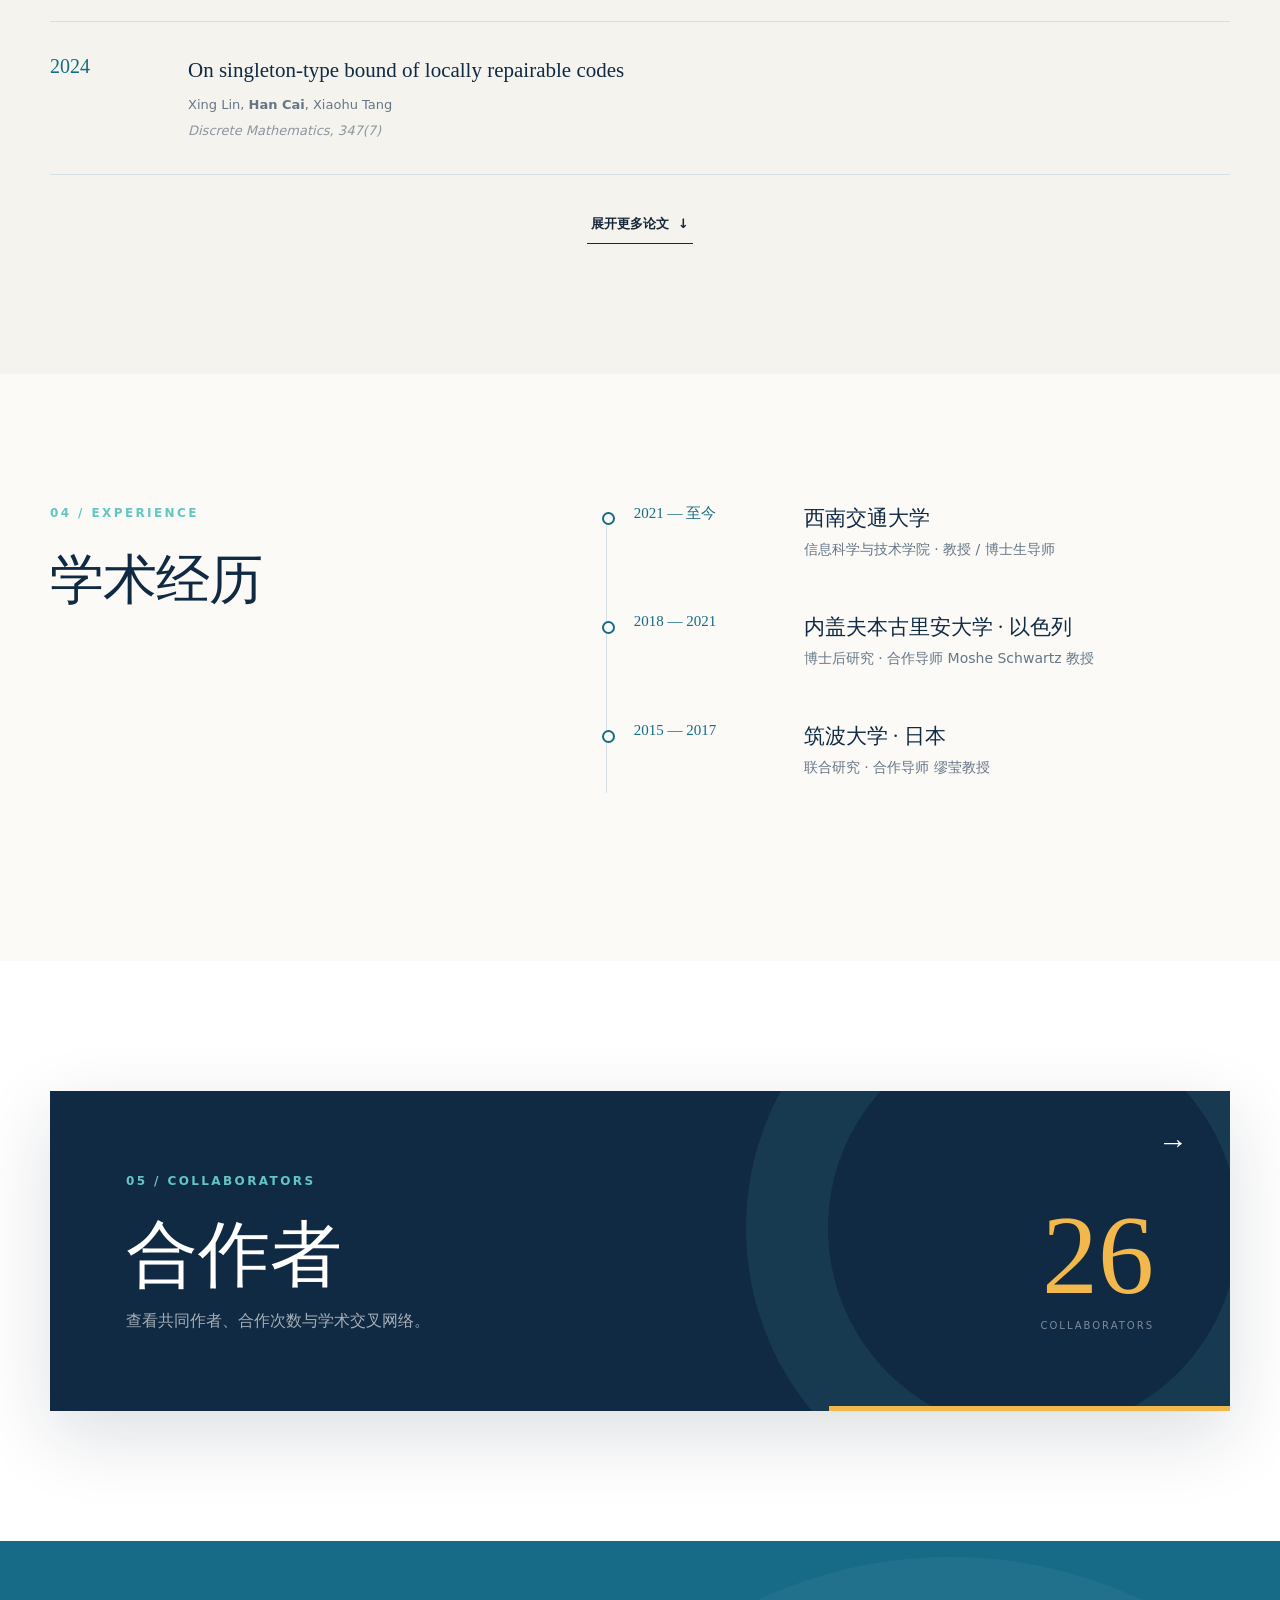
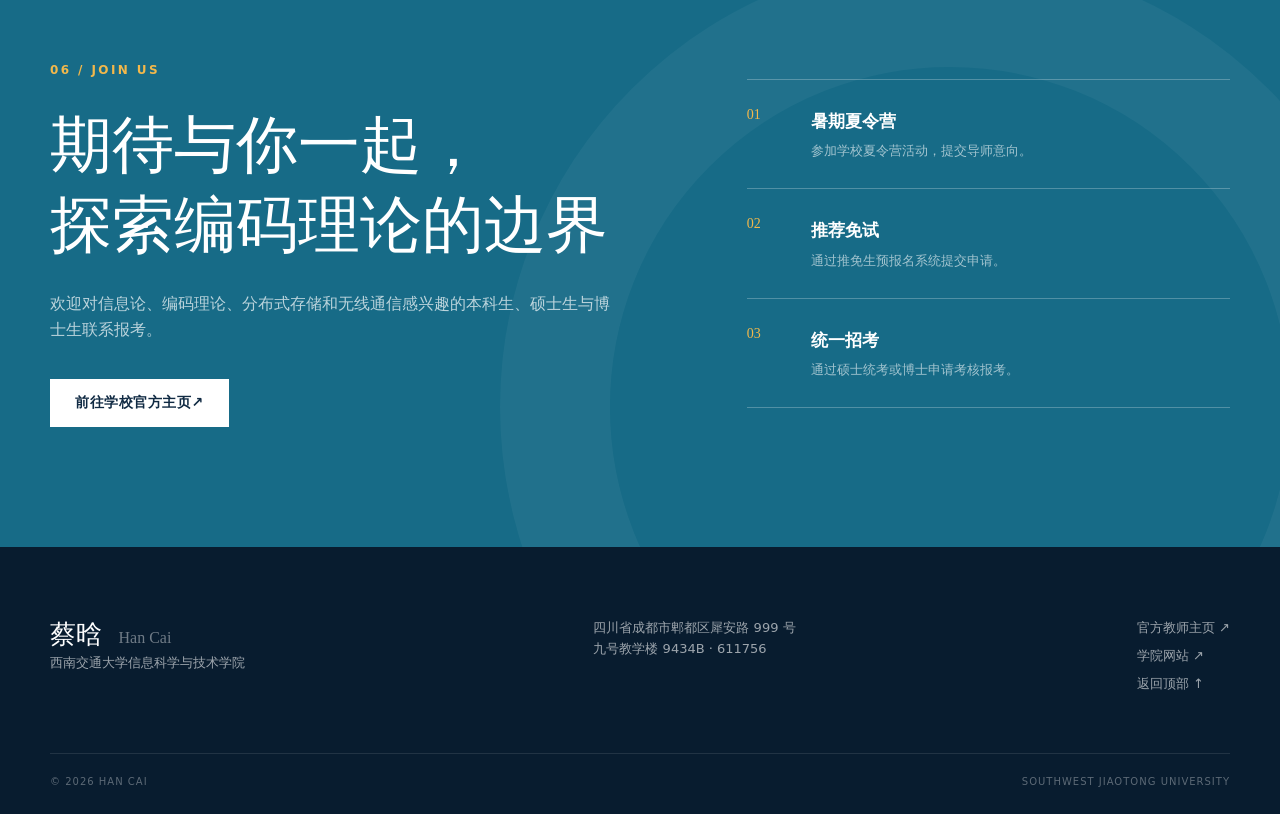
==== commit 48d044db: "Add files via upload" ====
--- a/index.html
+++ b/index.html
@@ -21,7 +21,7 @@
           <span></span><span></span><span></span><span class="sr-only">打开导航菜单</span>
         </button>
         <nav class="site-nav" id="site-nav" aria-label="主要导航" data-nav>
-          <a href="#about">个人简介</a><a href="#research">研究方向</a><a href="#publications">代表论文</a><a href="#experience">学术经历</a><a href="#collaborators">合作者</a><a href="#admissions">招生信息</a>
+          <a href="#about">个人简介</a><a href="#research">研究方向</a><a href="#publications">代表论文</a><a href="#experience">学术经历</a><a href="./collaborators.html">合作者</a><a href="#admissions">招生信息</a>
           <a class="nav-external" href="https://faculty.swjtu.edu.cn/caihan/en/index.htm" target="_blank" rel="noreferrer">EN <span aria-hidden="true">↗</span></a>
         </nav>
       </div>
@@ -120,39 +120,15 @@
 
       <section class="section collaborators-section" id="collaborators">
         <div class="container">
-          <div class="section-heading horizontal collaborators-heading reveal">
-            <div><p class="section-index">05 / COLLABORATORS</p><h2>合作者</h2></div>
-            <div class="collaborator-summary"><strong>26</strong><p>位共同作者，跨越编码理论、分布式存储与通信领域。</p></div>
-          </div>
-          <ul class="collaborator-grid" aria-label="合作者名单">
-            <li class="collaborator-card key-collaborator reveal"><span class="collaborator-initials" aria-hidden="true">XT</span><div><h3>Xiaohu Tang</h3><p>共同发表 19 篇</p></div></li>
-            <li class="collaborator-card key-collaborator reveal"><span class="collaborator-initials" aria-hidden="true">MS</span><div><h3>Moshe Schwartz</h3><p>共同发表 8 篇</p></div></li>
-            <li class="collaborator-card key-collaborator reveal"><span class="collaborator-initials" aria-hidden="true">YM</span><div><h3>Ying Miao</h3><p>共同发表 6 篇</p></div></li>
-            <li class="collaborator-card key-collaborator reveal"><span class="collaborator-initials" aria-hidden="true">YY</span><div><h3>Yang Yang</h3><p>共同发表 5 篇</p></div></li>
-            <li class="collaborator-card reveal"><span class="collaborator-initials" aria-hidden="true">CF</span><div><h3>Cuiling Fan</h3><p>共同发表 3 篇</p></div></li>
-            <li class="collaborator-card reveal"><span class="collaborator-initials" aria-hidden="true">XZ</span><div><h3>Xiangyong Zeng</h3><p>共同发表 3 篇</p></div></li>
-            <li class="collaborator-card reveal"><span class="collaborator-initials" aria-hidden="true">ZZ</span><div><h3>Zhengchun Zhou</h3><p>共同发表 3 篇</p></div></li>
-            <li class="collaborator-card reveal"><span class="collaborator-initials" aria-hidden="true">YL</span><div><h3>Yajuan Liu</h3><p>共同发表 2 篇</p></div></li>
-            <li class="collaborator-card reveal"><span class="collaborator-initials" aria-hidden="true">AW</span><div><h3>Antonia Wachter-Zeh</h3><p>共同发表 1 篇</p></div></li>
-            <li class="collaborator-card reveal"><span class="collaborator-initials" aria-hidden="true">BD</span><div><h3>Bin Dai</h3><p>共同发表 1 篇</p></div></li>
-            <li class="collaborator-card reveal"><span class="collaborator-initials" aria-hidden="true">BB</span><div><h3>Bo Bai</h3><p>共同发表 1 篇</p></div></li>
-            <li class="collaborator-card reveal"><span class="collaborator-initials" aria-hidden="true">DX</span><div><h3>Dengfeng Xia</h3><p>共同发表 1 篇</p></div></li>
-            <li class="collaborator-card reveal"><span class="collaborator-initials" aria-hidden="true">GZ</span><div><h3>Gong Zhang</h3><p>共同发表 1 篇</p></div></li>
-            <li class="collaborator-card reveal"><span class="collaborator-initials" aria-hidden="true">HD</span><div><h3>Han Deng</h3><p>共同发表 1 篇</p></div></li>
-            <li class="collaborator-card reveal"><span class="collaborator-initials" aria-hidden="true">HZ</span><div><h3>Haonan Zhang</h3><p>共同发表 1 篇</p></div></li>
-            <li class="collaborator-card reveal"><span class="collaborator-initials" aria-hidden="true">HL</span><div><h3>Hongbin Liang</h3><p>共同发表 1 篇</p></div></li>
-            <li class="collaborator-card reveal"><span class="collaborator-initials" aria-hidden="true">JL</span><div><h3>Jie Li</h3><p>共同发表 1 篇</p></div></li>
-            <li class="collaborator-card reveal"><span class="collaborator-initials" aria-hidden="true">JC</span><div><h3>Johan Chrisnata</h3><p>共同发表 1 篇</p></div></li>
-            <li class="collaborator-card reveal"><span class="collaborator-initials" aria-hidden="true">MC</span><div><h3>Minquan Cheng</h3><p>共同发表 1 篇</p></div></li>
-            <li class="collaborator-card reveal"><span class="collaborator-initials" aria-hidden="true">PX</span><div><h3>Peng Xu</h3><p>共同发表 1 篇</p></div></li>
-            <li class="collaborator-card reveal"><span class="collaborator-initials" aria-hidden="true">TH</span><div><h3>Tor Helleseth</h3><p>共同发表 1 篇</p></div></li>
-            <li class="collaborator-card reveal"><span class="collaborator-initials" aria-hidden="true">TE</span><div><h3>Tuvi Etzion</h3><p>共同发表 1 篇</p></div></li>
-            <li class="collaborator-card reveal"><span class="collaborator-initials" aria-hidden="true">XL</span><div><h3>Xing Lin</h3><p>共同发表 1 篇</p></div></li>
-            <li class="collaborator-card reveal"><span class="collaborator-initials" aria-hidden="true">YW</span><div><h3>Yanyan Wang</h3><p>共同发表 1 篇</p></div></li>
-            <li class="collaborator-card reveal"><span class="collaborator-initials" aria-hidden="true">YY</span><div><h3>Yumeng Yang</h3><p>共同发表 1 篇</p></div></li>
-            <li class="collaborator-card reveal"><span class="collaborator-initials" aria-hidden="true">YH</span><div><h3>Yunghsiang S. Han</h3><p>共同发表 1 篇</p></div></li>
-          </ul>
-          <p class="collaborator-source reveal">依据学校主页公开的 23 篇论文成果整理并按姓名去重。<a href="https://faculty.swjtu.edu.cn/caihan/zh_CN/lwcg/386613/list/index.htm" target="_blank" rel="noreferrer">查看论文来源 <span aria-hidden="true">↗</span></a></p>
+          <a class="collaborator-tile reveal" href="./collaborators.html" aria-label="查看全部 26 位合作者">
+            <div class="collaborator-tile-copy">
+              <p class="section-index">05 / COLLABORATORS</p>
+              <h2>合作者</h2>
+              <p>查看共同作者、合作次数与学术交叉网络。</p>
+            </div>
+            <div class="collaborator-tile-meta"><strong>26</strong><span>COLLABORATORS</span></div>
+            <span class="collaborator-tile-arrow" aria-hidden="true">→</span>
+          </a>
         </div>
       </section>
 
--- a/styles.css
+++ b/styles.css
@@ -140,21 +140,22 @@
 .timeline p { margin: 0; color: var(--muted); font-size: 14px; }
 
 .collaborators-section { background: var(--white); }
-.collaborators-heading { align-items: center !important; }
-.collaborator-summary { display: grid; grid-template-columns: auto minmax(0, 260px); gap: 18px; align-items: center; }
-.collaborator-summary strong { color: var(--blue); font: 400 58px/1 Georgia, serif; }
-.collaborator-summary p { margin: 0; color: var(--muted); font-size: 14px; line-height: 1.55; }
-.collaborator-grid { margin: 0; padding: 0; display: grid; grid-template-columns: repeat(4, minmax(0, 1fr)); list-style: none; border-top: 1px solid var(--line); border-left: 1px solid var(--line); }
-.collaborator-card { min-width: 0; min-height: 98px; padding: 21px; display: flex; align-items: center; gap: 15px; background: var(--paper); border-right: 1px solid var(--line); border-bottom: 1px solid var(--line); transition: background .25s, transform .25s, box-shadow .25s; }
-.collaborator-card:hover { z-index: 1; background: var(--white); box-shadow: 0 14px 34px rgba(8, 28, 47, .1); transform: translateY(-3px); }
-.collaborator-card.key-collaborator { background: #edf4f5; }
-.collaborator-initials { flex: 0 0 42px; width: 42px; height: 42px; display: grid; place-items: center; color: var(--white); background: var(--navy); border-radius: 50%; font: 700 11px/1 Georgia, serif; letter-spacing: .08em; }
-.key-collaborator .collaborator-initials { color: var(--navy); background: var(--accent); }
-.collaborator-card div { min-width: 0; }
-.collaborator-card h3 { margin: 0; overflow-wrap: anywhere; color: var(--navy); font: 400 16px/1.35 Georgia, serif; }
-.collaborator-card p { margin: 5px 0 0; color: var(--muted); font-size: 11px; }
-.collaborator-source { margin: 24px 0 0; color: var(--muted); font-size: 12px; text-align: right; }
-.collaborator-source a { margin-left: 9px; color: var(--blue); font-weight: 700; }
+.collaborator-tile { position: relative; min-height: 320px; padding: clamp(34px, 6vw, 76px); display: grid; grid-template-columns: minmax(0, 1fr) auto; align-items: end; gap: 48px; overflow: hidden; color: var(--white); background: var(--navy); box-shadow: var(--shadow); transition: transform .3s ease, box-shadow .3s ease; }
+.collaborator-tile::before { content: ""; position: absolute; top: -150px; right: -90px; width: 410px; height: 410px; border: 82px solid rgba(98,198,194,.1); border-radius: 50%; transition: transform .45s ease; }
+.collaborator-tile::after { content: ""; position: absolute; right: 0; bottom: 0; width: 34%; height: 5px; background: var(--accent); transform-origin: right; transition: width .35s ease; }
+.collaborator-tile:hover, .collaborator-tile:focus-visible { transform: translateY(-6px); box-shadow: 0 30px 80px rgba(8,28,47,.2); }
+.collaborator-tile:hover::before, .collaborator-tile:focus-visible::before { transform: scale(1.08) rotate(8deg); }
+.collaborator-tile:hover::after, .collaborator-tile:focus-visible::after { width: 100%; }
+.collaborator-tile:focus-visible { outline: 3px solid var(--accent); outline-offset: 5px; }
+.collaborator-tile-copy, .collaborator-tile-meta, .collaborator-tile-arrow { position: relative; z-index: 1; }
+.collaborator-tile .section-index { color: var(--cyan); }
+.collaborator-tile h2 { margin: 9px 0 13px; font: 400 clamp(42px, 6vw, 72px)/1.1 Georgia, "Songti SC", serif; }
+.collaborator-tile-copy > p:last-child { max-width: 520px; margin: 0; color: rgba(255,255,255,.62); }
+.collaborator-tile-meta { min-width: 150px; display: grid; justify-items: end; }
+.collaborator-tile-meta strong { color: var(--accent); font: 400 clamp(68px, 9vw, 112px)/.8 Georgia, serif; }
+.collaborator-tile-meta span { margin-top: 18px; color: rgba(255,255,255,.46); font-size: 10px; letter-spacing: .2em; }
+.collaborator-tile-arrow { position: absolute; top: 36px; right: 42px; font: 300 30px/1 Georgia, serif; transition: transform .25s ease; }
+.collaborator-tile:hover .collaborator-tile-arrow, .collaborator-tile:focus-visible .collaborator-tile-arrow { transform: translateX(8px); }
 
 .admissions-section { position: relative; padding: 120px 0; overflow: hidden; color: var(--white); background: var(--blue); }
 .admissions-section::after { content: ""; position: absolute; right: -120px; bottom: -310px; width: 680px; height: 680px; border: 110px solid rgba(255,255,255,.045); border-radius: 50%; }
@@ -199,7 +200,6 @@
   .ticker-more { display: none; }
   .section { padding: 95px 0; } .split-layout { grid-template-columns: 1fr; gap: 45px; }
   .research-grid { grid-template-columns: repeat(2, 1fr); }
-  .collaborator-grid { grid-template-columns: repeat(2, minmax(0, 1fr)); }
   .admissions-grid { grid-template-columns: 1fr; }
 }
 @media (max-width: 640px) {
@@ -229,13 +229,9 @@
   .publication-item { grid-template-columns: 58px 1fr; gap: 15px; padding: 25px 0; }
   .publication-item:hover { padding-left: 0; }
   .timeline article { grid-template-columns: 1fr; gap: 8px; }
-  .collaborators-heading { align-items: flex-start !important; }
-  .collaborator-summary { grid-template-columns: auto 1fr; }
-  .collaborator-summary strong { font-size: 48px; }
-  .collaborator-card { min-height: 88px; padding: 16px; gap: 12px; }
-  .collaborator-initials { flex-basis: 36px; width: 36px; height: 36px; font-size: 10px; }
-  .collaborator-card h3 { font-size: 14px; }
-  .collaborator-source { text-align: left; }
+  .collaborator-tile { min-height: 360px; padding: 34px 27px; grid-template-columns: 1fr; gap: 38px; align-items: end; }
+  .collaborator-tile-meta { justify-items: start; }
+  .collaborator-tile-arrow { top: 28px; right: 28px; }
   .admissions-section { padding: 80px 0; } .admissions-copy h2 { font-size: 40px; }
   .footer-grid { grid-template-columns: 1fr; gap: 30px; }
   .footer-bottom { align-items: flex-start; flex-direction: column; gap: 7px; }
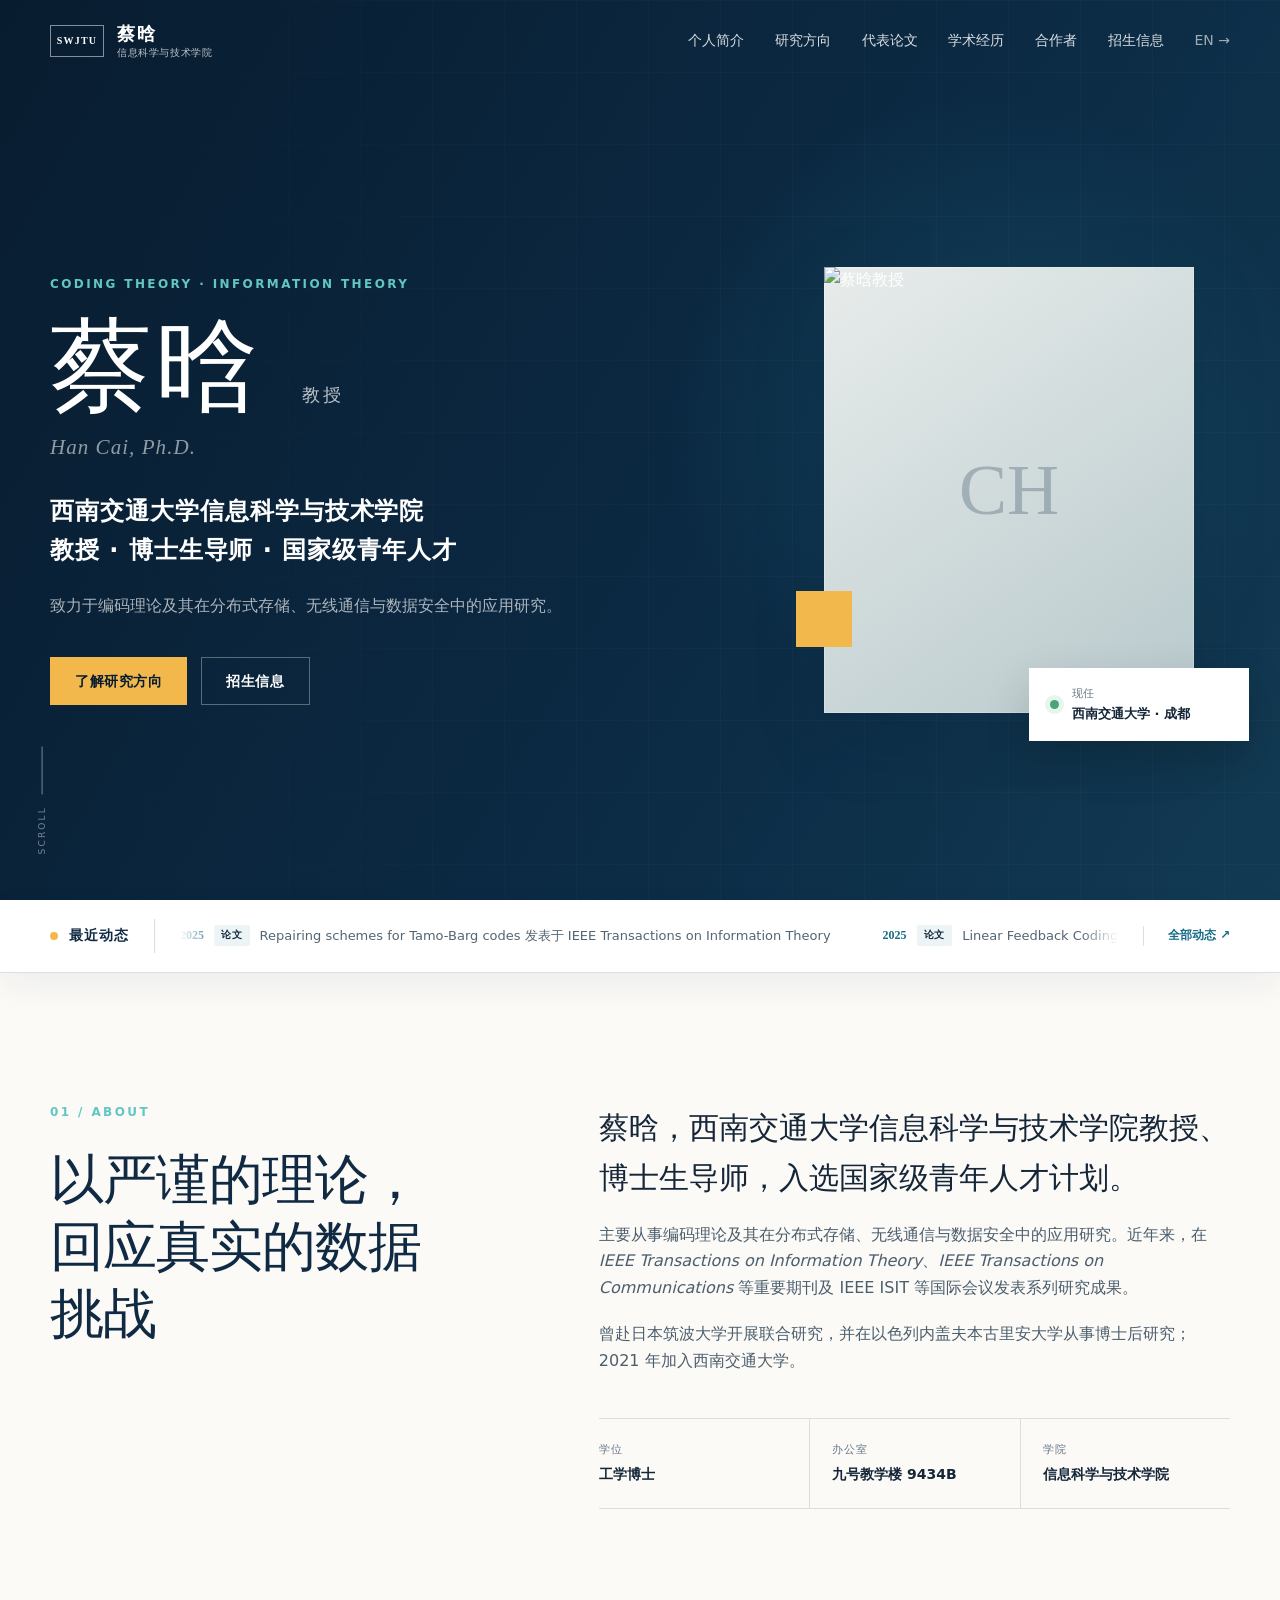
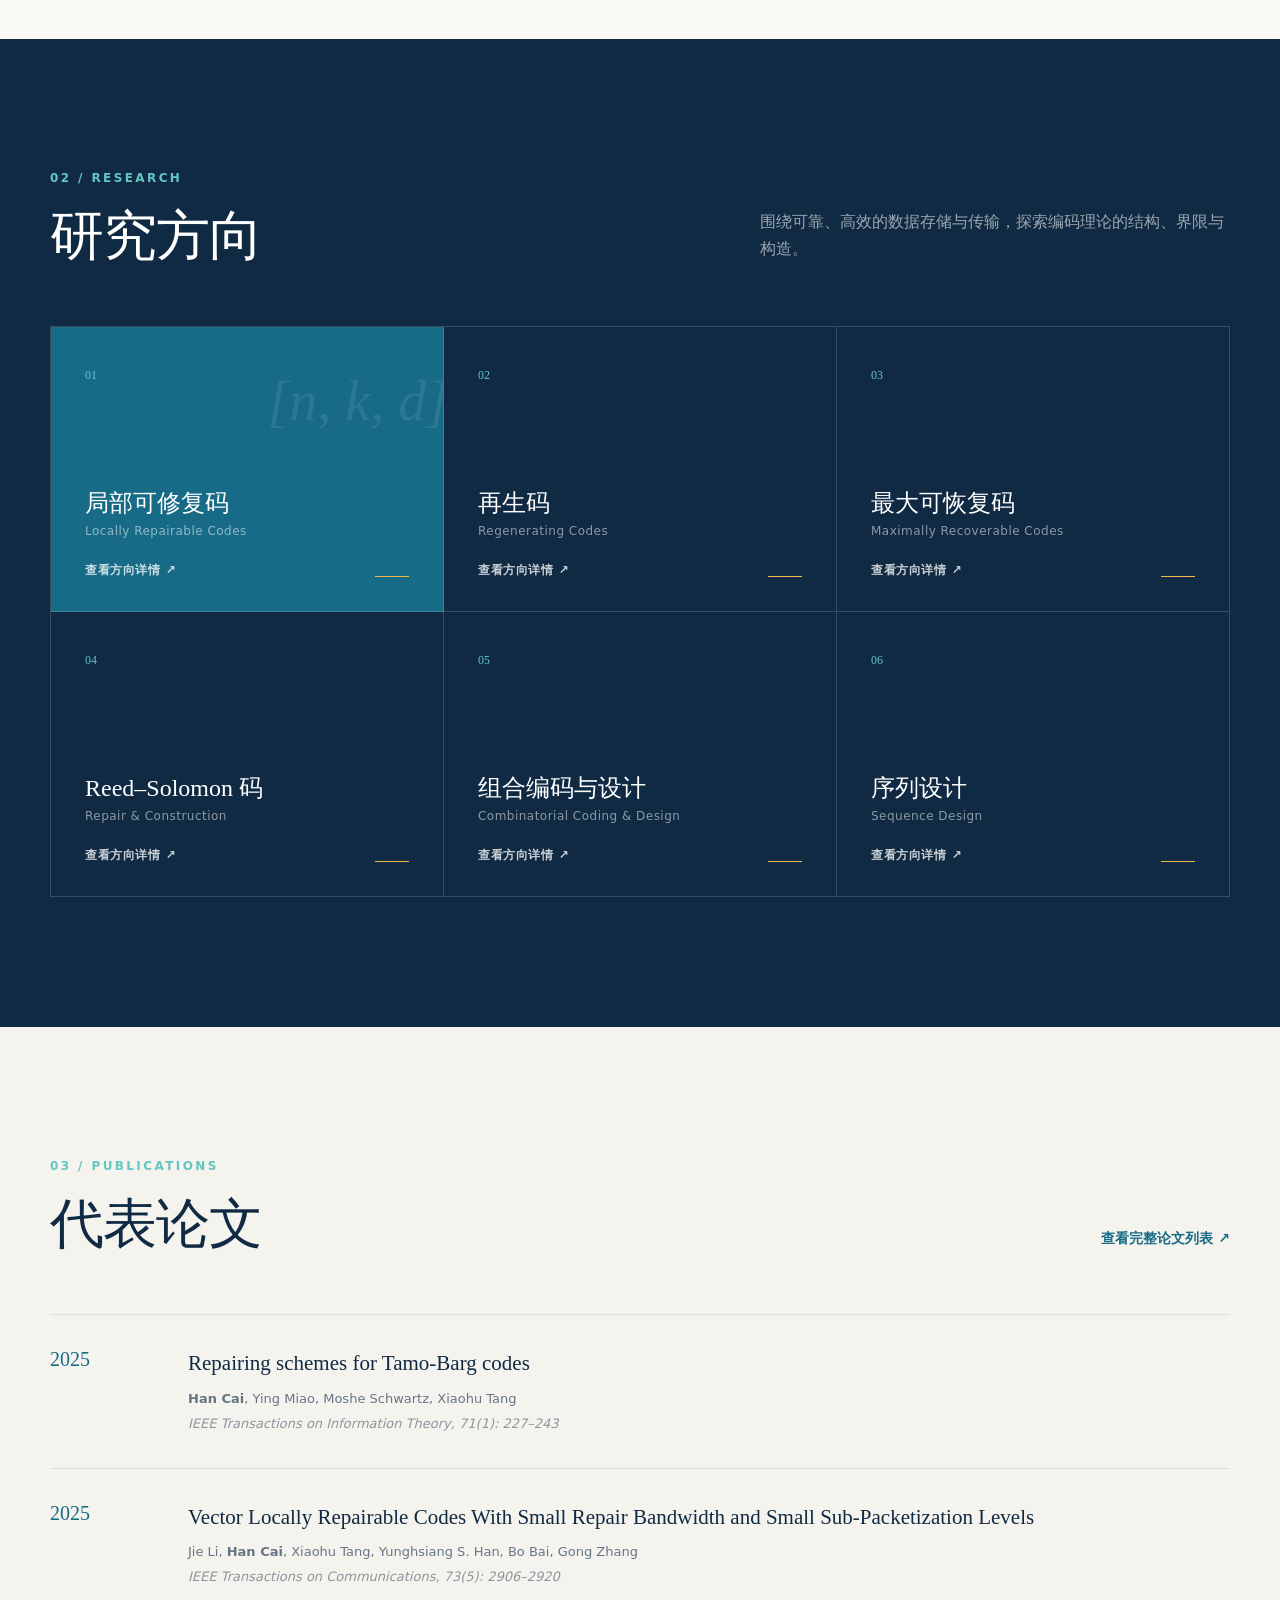
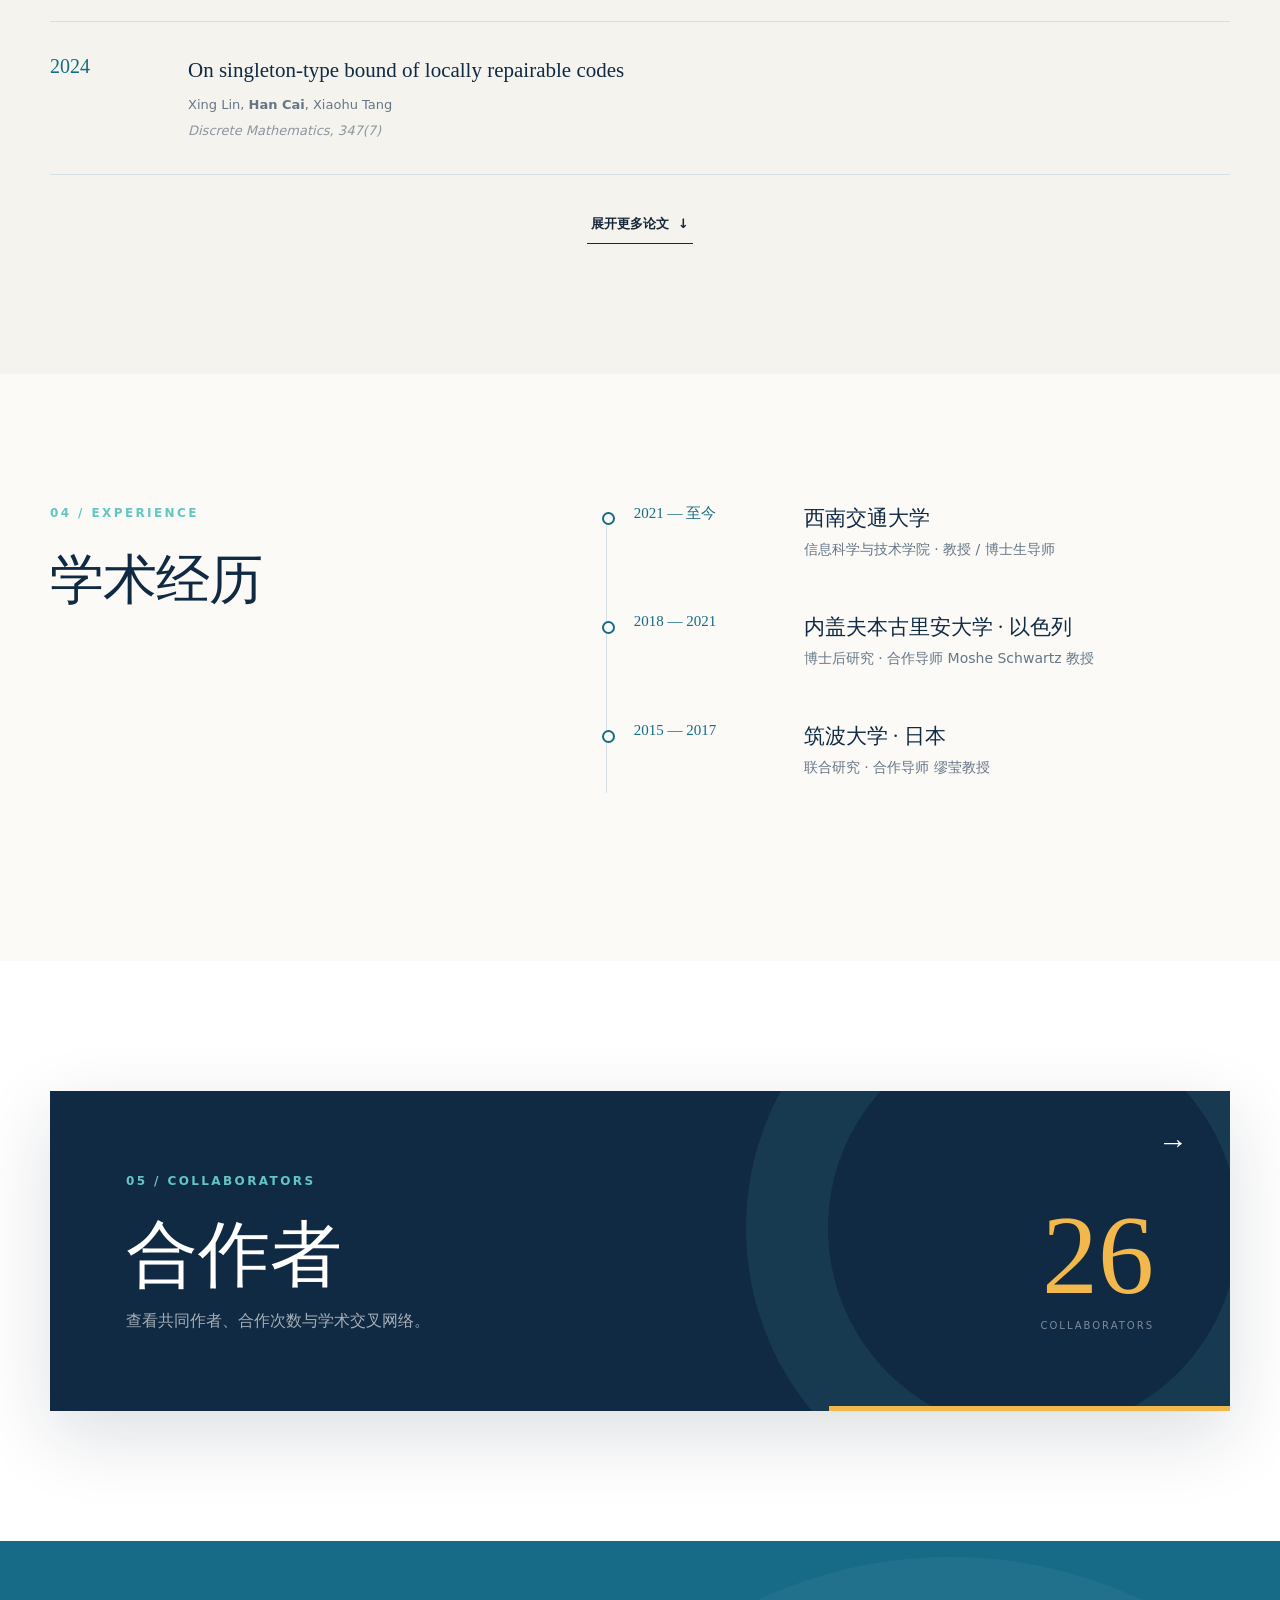
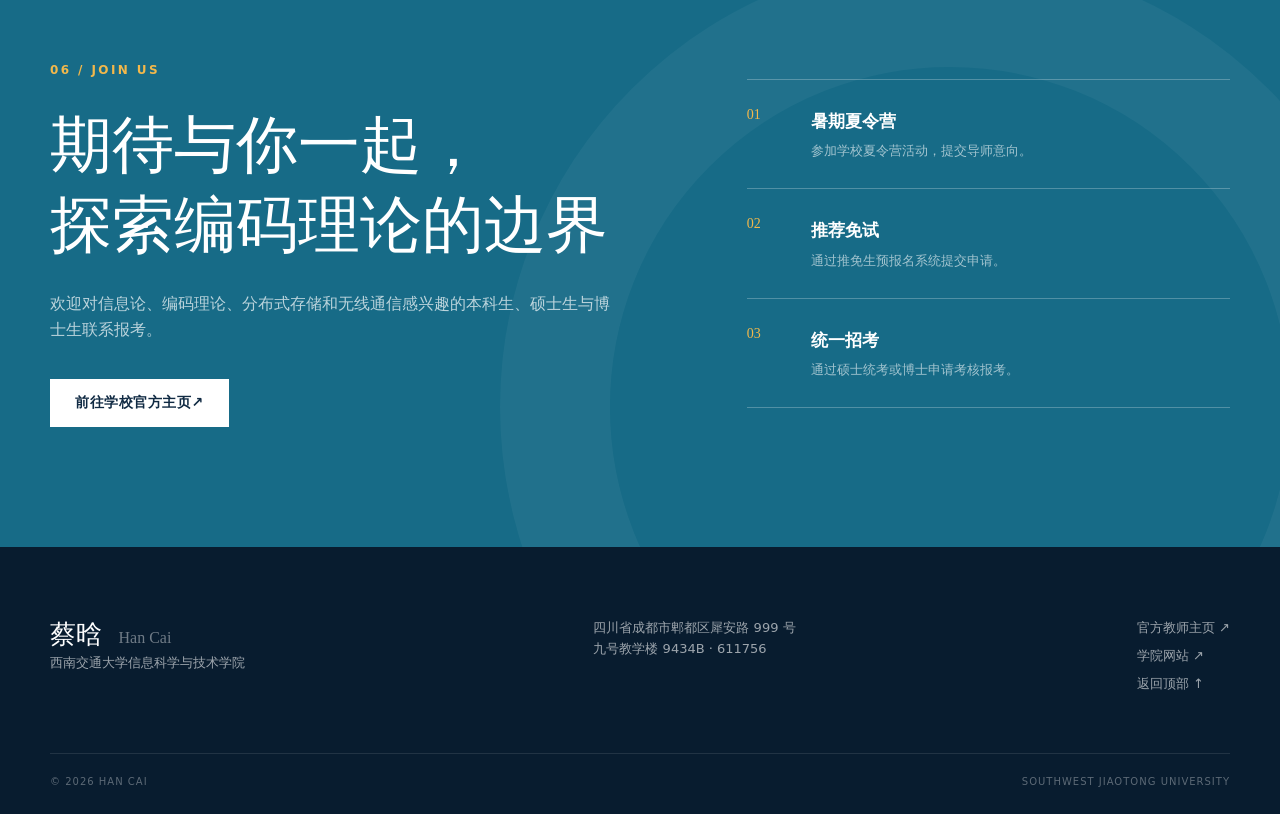
==== commit 1ba63ad3: "Add files via upload" ====
--- a/index.html
+++ b/index.html
@@ -22,7 +22,7 @@
         </button>
         <nav class="site-nav" id="site-nav" aria-label="主要导航" data-nav>
           <a href="#about">个人简介</a><a href="#research">研究方向</a><a href="#publications">代表论文</a><a href="#experience">学术经历</a><a href="./collaborators.html">合作者</a><a href="#admissions">招生信息</a>
-          <a class="nav-external" href="https://faculty.swjtu.edu.cn/caihan/en/index.htm" target="_blank" rel="noreferrer">EN <span aria-hidden="true">↗</span></a>
+          <a class="nav-external" href="./index-en.html" lang="en">EN <span aria-hidden="true">→</span></a>
         </nav>
       </div>
     </header>
@@ -103,7 +103,7 @@
             <li class="publication-item reveal extra-publication" hidden><time>2023</time><div><h3>A Bound on the Minimal Field Size of LRCs, and Cyclic MR Codes That Attain It</h3><p><strong>Han Cai</strong>, Moshe Schwartz</p><span>IEEE Transactions on Information Theory, 69(4): 2240–2260</span></div></li>
             <li class="publication-item reveal extra-publication" hidden><time>2022</time><div><h3>A Construction of Maximally Recoverable Codes With Order-Optimal Field Size</h3><p><strong>Han Cai</strong>, Ying Miao, Moshe Schwartz, Xiaohu Tang</p><span>IEEE Transactions on Information Theory, 68(1): 204–212</span></div></li>
           </ol>
-          <button class="show-more" type="button" data-show-more aria-expanded="false"><span>展开更多论文</span><i aria-hidden="true">↓</i></button>
+          <button class="show-more" type="button" data-show-more data-more-label="展开更多论文" data-less-label="收起论文" aria-expanded="false"><span>展开更多论文</span><i aria-hidden="true">↓</i></button>
         </div>
       </section>
 
